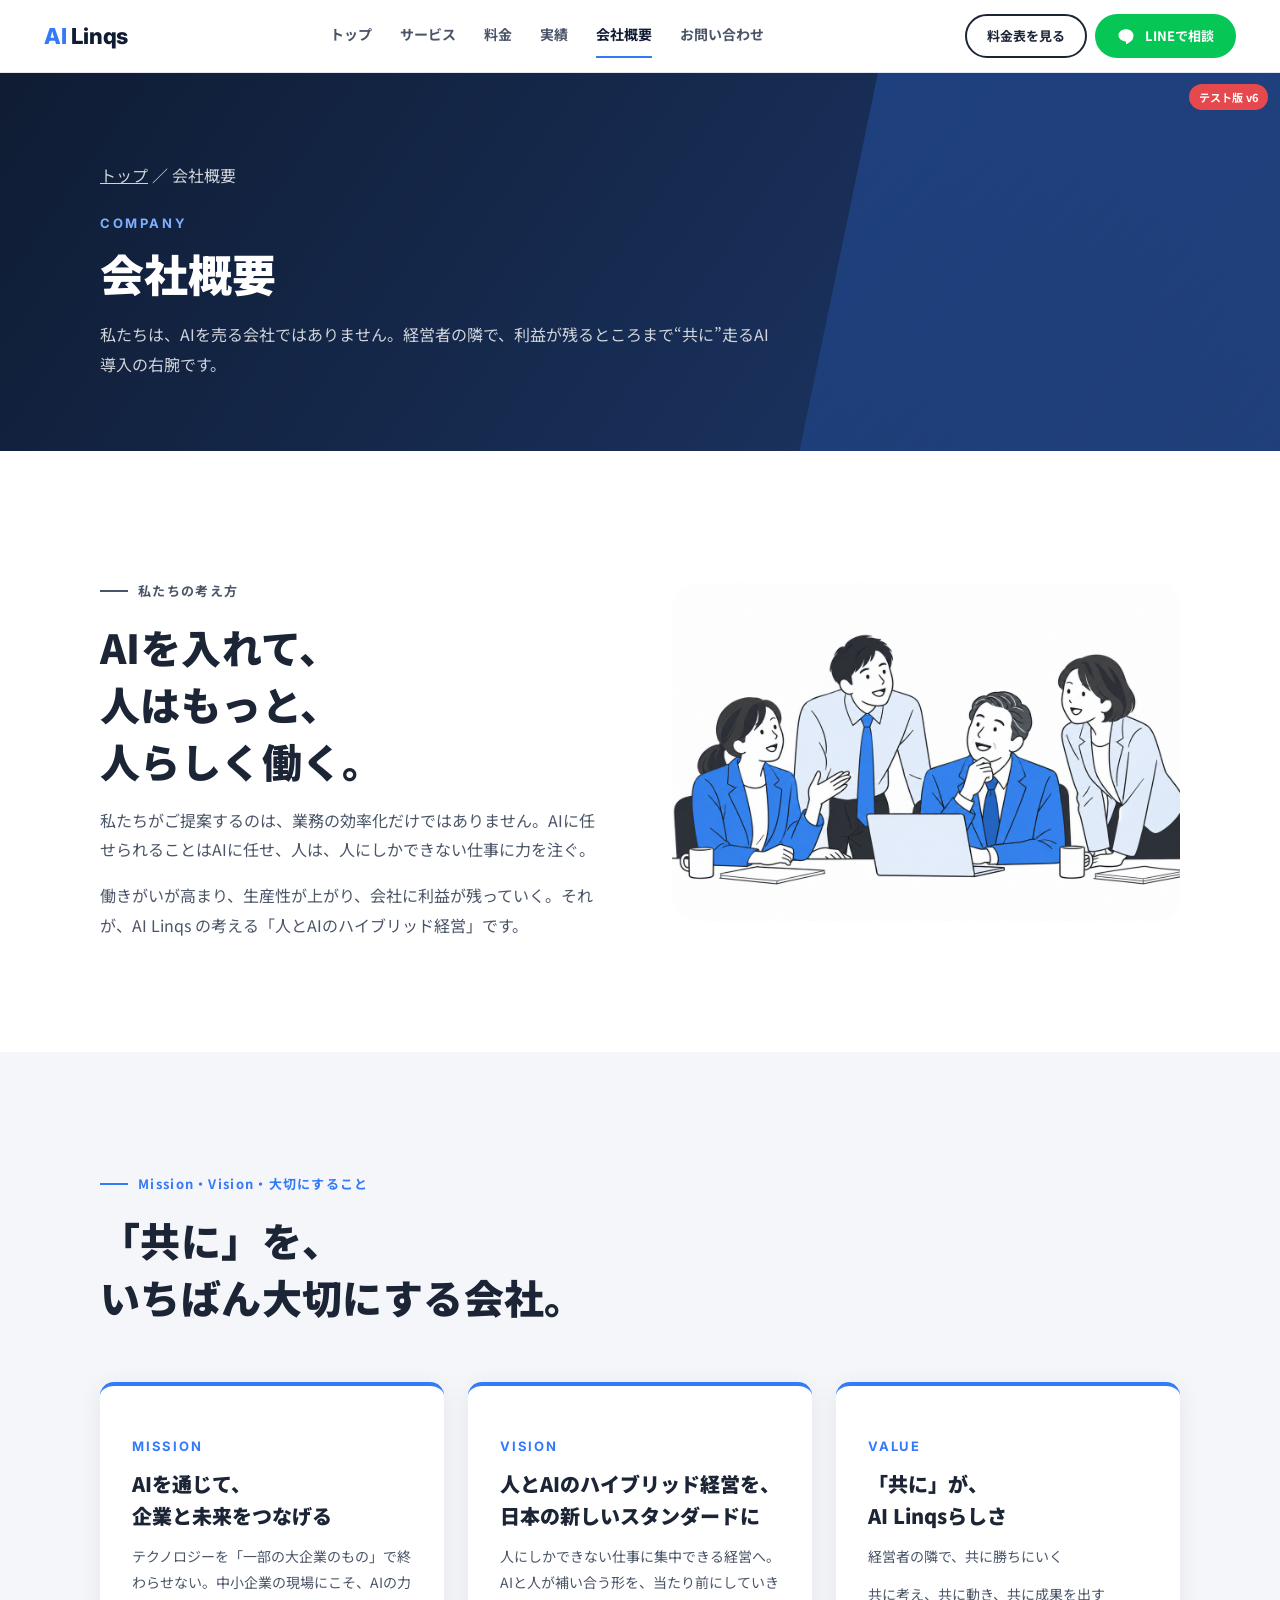
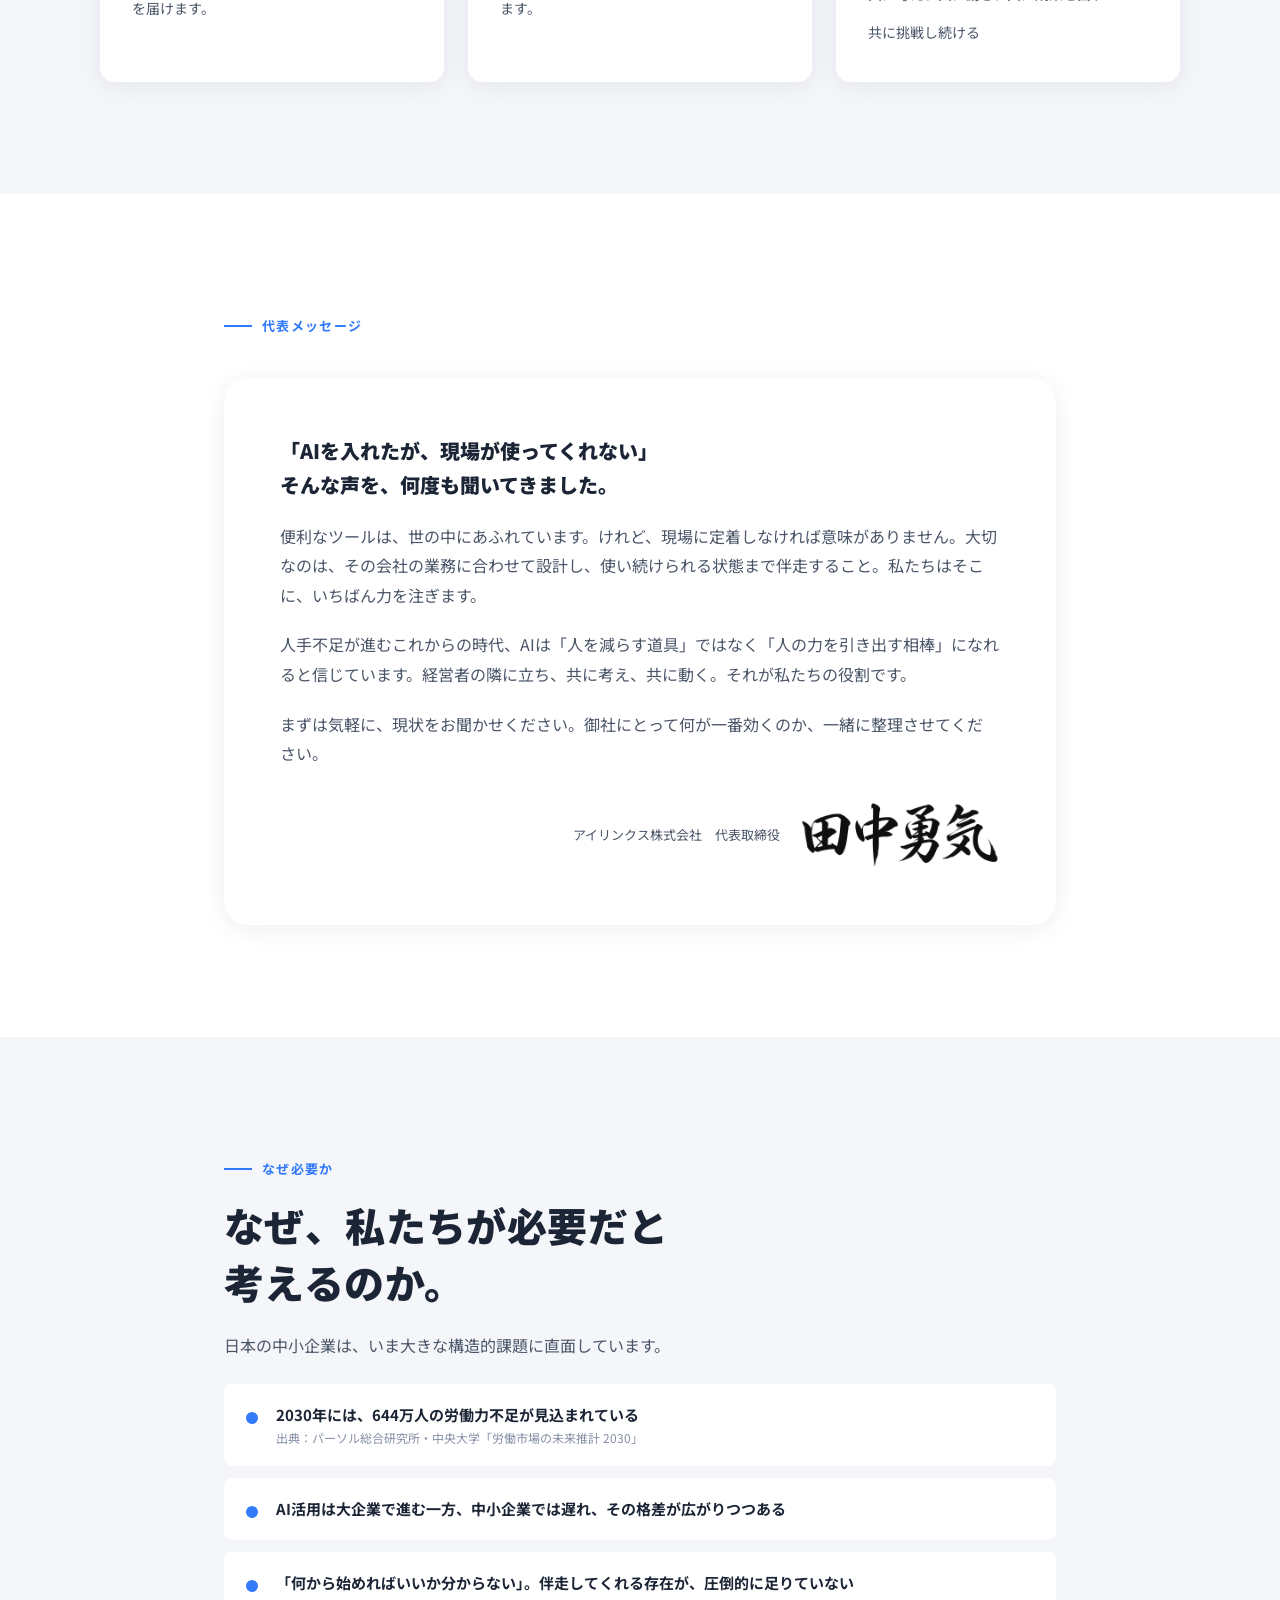
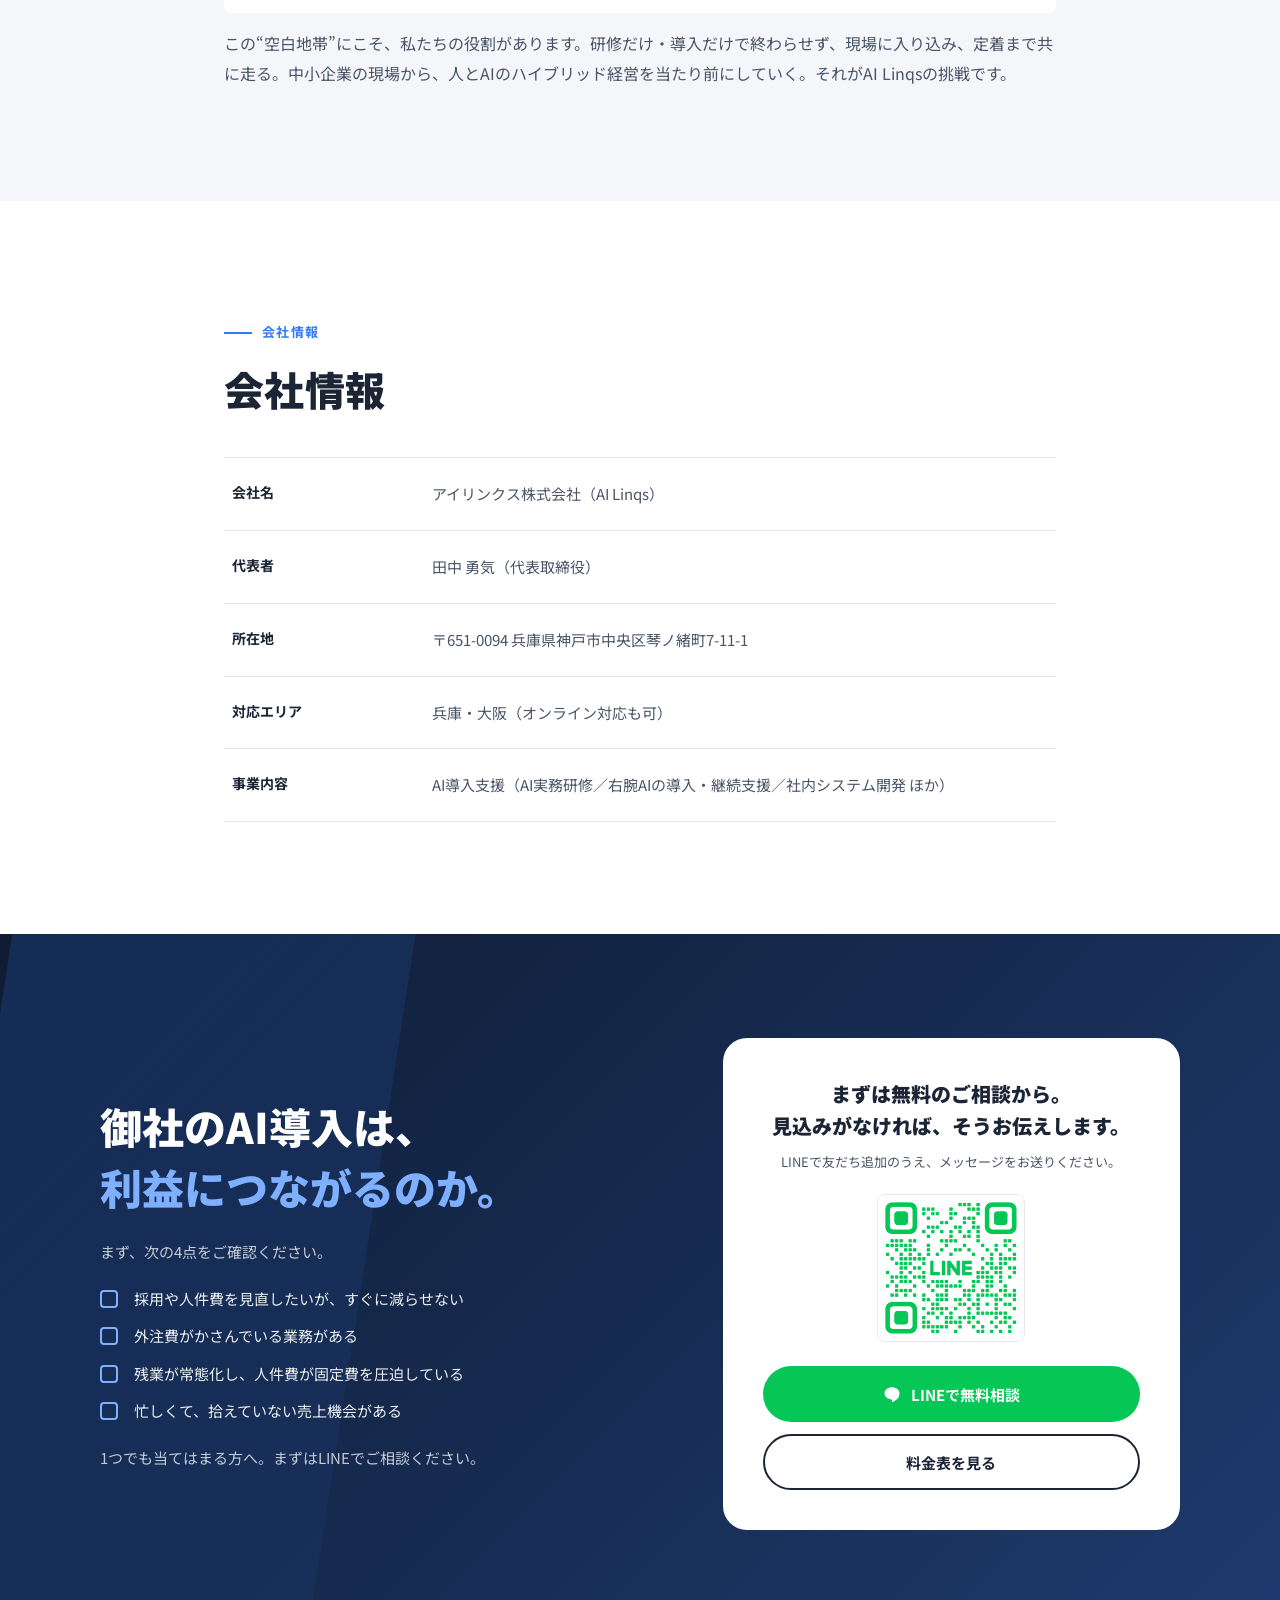
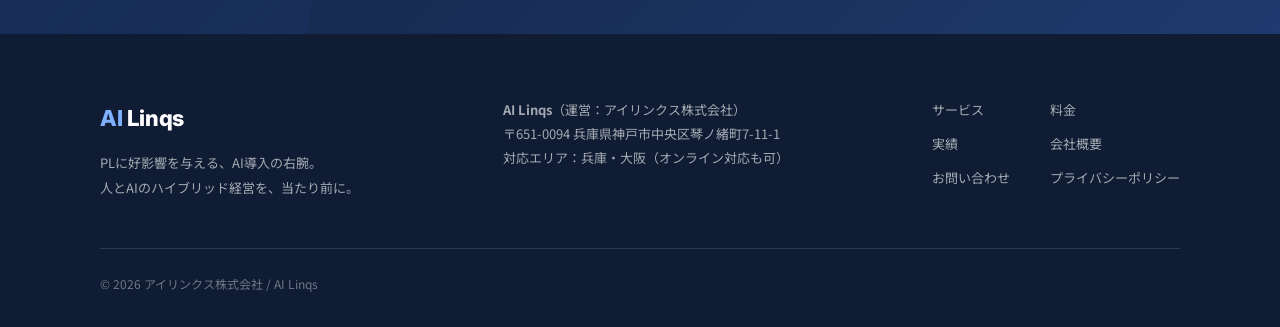
==== about.html @ 87b3121f "v6：リブランディング版の初版（右腕AI・コーチング／伴走／代行・料金ページ新設） Co-Authored-By: Claude Fable 5.2 <noreply@anthropic.com>" ====
<!DOCTYPE html>
<html lang="ja">
<head>
<meta charset="UTF-8">
<meta name="viewport" content="width=device-width, initial-scale=1">
<meta name="robots" content="noindex,nofollow">
<meta name="theme-color" content="#0F1C33">
<title>会社概要｜AI Linqs</title>
<meta name="description" content="アイリンクス株式会社（AI Linqs）の会社概要。人とAIのハイブリッド経営を、当たり前に。神戸から、中小企業のAI導入を支援します。">
<link rel="icon" sizes="32x32" href="assets/favicon-32.png">
<link rel="icon" sizes="192x192" href="assets/favicon-192.png">
<link rel="apple-touch-icon" sizes="180x180" href="assets/favicon-180.png">
<link rel="preconnect" href="https://fonts.googleapis.com">
<link rel="preconnect" href="https://fonts.gstatic.com" crossorigin>
<link href="https://fonts.googleapis.com/css2?family=Inter:wght@700;800&amp;family=Noto+Sans+JP:wght@400;500;700;900&amp;display=swap" rel="stylesheet">
<link rel="stylesheet" href="css/style.css">
<script src="js/main.js" defer></script>
</head>
<body>
<a class="skip" href="#main">本文へスキップ</a>
<header class="site-header">
  <div class="header-inner">
    <a class="logo" href="index.html" aria-label="AI Linqs トップへ"><b>AI</b> Linqs</a>
    <nav class="gnav" aria-label="グローバルナビゲーション"><a href="index.html">トップ</a><a href="service.html">サービス</a><a href="price.html">料金</a><a href="works.html">実績</a><a href="about.html" class="is-active" aria-current="page">会社概要</a><a href="contact.html">お問い合わせ</a></nav>
    <div class="header-end">
      <a class="btn btn--ghost btn--s" href="price.html">料金表を見る</a>
      <a class="btn btn--line btn--s" href="contact.html#contact" data-line-cta><svg viewBox="0 0 24 24" fill="currentColor" aria-hidden="true"><path d="M12 3C6.5 3 2 6.6 2 11.1c0 4 3.6 7.4 8.400 8 .6.1 1.300.4 1.500.8.2.4.1 1 .1 1.400l-.1.800c0 .3-.2 1 .900.600s5.700-3.400 7.700-5.800C21.500 15.300 22 13.300 22 11.100 22 6.600 17.500 3 12 3z"/></svg>LINEで相談</a>
      <button class="burger" id="burger" type="button" aria-label="メニューを開く" aria-expanded="false" aria-controls="spMenu"><span></span><span></span></button>
    </div>
  </div>
  <nav class="sp-menu" id="spMenu" aria-label="スマートフォン用メニュー" hidden>
    <a href="index.html">トップ</a><a href="service.html">サービス</a><a href="price.html">料金</a><a href="works.html">実績</a><a href="about.html" class="is-active" aria-current="page">会社概要</a><a href="contact.html">お問い合わせ</a>
    <div class="btn-row"><a class="btn btn--line " href="contact.html#contact" data-line-cta><svg viewBox="0 0 24 24" fill="currentColor" aria-hidden="true"><path d="M12 3C6.5 3 2 6.6 2 11.1c0 4 3.6 7.4 8.400 8 .6.1 1.300.4 1.500.8.2.4.1 1 .1 1.400l-.1.800c0 .3-.2 1 .900.600s5.700-3.400 7.700-5.800C21.500 15.300 22 13.300 22 11.100 22 6.600 17.500 3 12 3z"/></svg>LINEで相談</a><a class="btn btn--ghost " href="price.html">料金表を見る</a></div>
  </nav>
</header>
<main id="main">
<section class="page-band">
  <div class="container">
    <p class="crumb"><a href="index.html">トップ</a> ／ 会社概要</p>
    <p class="en" aria-hidden="true">Company</p>
    <h1>会社概要</h1>
    <p>私たちは、AIを売る会社ではありません。経営者の隣で、利益が残るところまで“共に”走るAI導入の右腕です。</p>
  </div>
</section>
<section class="section">
  <div class="container split">
    <div class="prose reveal">
      <p class="sec-label">私たちの考え方</p>
      <h2 class="sec-title">AIを入れて、<br><span class="nw">人はもっと、</span><span class="nw">人らしく働く。</span></h2>
      <p>私たちがご提案するのは、業務の効率化だけではありません。AIに任せられることはAIに任せ、人は、人にしかできない仕事に力を注ぐ。</p>
      <p>働きがいが高まり、生産性が上がり、会社に利益が残っていく。それが、AI Linqs の考える<span class="nw">「人とAIのハイブリッド経営」</span>です。</p>
    </div>
    <img class="reveal" src="assets/il-philosophy.jpg" alt="社員同士が笑顔で話し合う様子" width="1200" height="800" loading="lazy">
  </div>
</section>

<section class="section section--bg">
  <div class="container">
    <p class="sec-label">Mission・Vision・大切にすること</p>
    <h2 class="sec-title">「共に」を、<br>いちばん大切にする会社。</h2>
    <div class="grid-3 mt-56">
      <article class="mvv reveal"><p class="k">MISSION</p><h3>AIを通じて、<br>企業と未来をつなげる</h3><p>テクノロジーを「一部の大企業のもの」で終わらせない。中小企業の現場にこそ、AIの力を届けます。</p></article>
      <article class="mvv reveal"><p class="k">VISION</p><h3>人とAIのハイブリッド経営を、<br>日本の新しいスタンダードに</h3><p>人にしかできない仕事に集中できる経営へ。AIと人が補い合う形を、当たり前にしていきます。</p></article>
      <article class="mvv reveal"><p class="k">VALUE</p><h3>「共に」が、<br>AI Linqsらしさ</h3><ul><li>経営者の隣で、共に勝ちにいく</li><li>共に考え、共に動き、共に成果を出す</li><li>共に挑戦し続ける</li></ul></article>
    </div>
  </div>
</section>

<section class="section">
  <div class="container container--narrow">
    <p class="sec-label">代表メッセージ</p>
    <div class="message mt-24 reveal">
      <p>「AIを入れたが、現場が使ってくれない」<br>そんな声を、何度も聞いてきました。</p>
      <p>便利なツールは、世の中にあふれています。けれど、現場に定着しなければ意味がありません。大切なのは、その会社の業務に合わせて設計し、使い続けられる状態まで伴走すること。私たちはそこに、いちばん力を注ぎます。</p>
      <p>人手不足が進むこれからの時代、AIは「人を減らす道具」ではなく「人の力を引き出す相棒」になれると信じています。経営者の隣に立ち、共に考え、共に動く。それが私たちの役割です。</p>
      <p>まずは気軽に、現状をお聞かせください。御社にとって何が一番効くのか、一緒に整理させてください。</p>
      <div class="message-sign"><span>アイリンクス株式会社　代表取締役</span><img src="assets/signature-dark.png" alt="田中 勇気 サイン" width="900" height="308" loading="lazy"></div>
    </div>
  </div>
</section>

<section class="section section--bg">
  <div class="container container--narrow">
    <p class="sec-label">なぜ必要か</p>
    <h2 class="sec-title">なぜ、私たちが必要だと<br>考えるのか。</h2>
    <p class="sec-lead">日本の中小企業は、いま大きな構造的課題に直面しています。</p>
    <ul class="fact-list reveal">
      <li>2030年には、644万人の労働力不足が見込まれている<small>出典：パーソル総合研究所・中央大学「労働市場の未来推計 2030」</small></li>
      <li>AI活用は大企業で進む一方、中小企業では遅れ、その格差が広がりつつある</li>
      <li>「何から始めればいいか分からない」。伴走してくれる存在が、圧倒的に足りていない</li>
    </ul>
    <div class="prose"><p>この“空白地帯”にこそ、私たちの役割があります。研修だけ・導入だけで終わらせず、現場に入り込み、定着まで共に走る。中小企業の現場から、人とAIのハイブリッド経営を当たり前にしていく。それがAI Linqsの挑戦です。</p></div>
  </div>
</section>

<section class="section">
  <div class="container container--narrow">
    <p class="sec-label">会社情報</p>
    <h2 class="sec-title">会社情報</h2>
    <dl class="info mt-40">
      <div><dt>会社名</dt><dd>アイリンクス株式会社（AI Linqs）</dd></div>
      <div><dt>代表者</dt><dd>田中 勇気（代表取締役）</dd></div>
      <div><dt>所在地</dt><dd>〒651-0094 兵庫県神戸市中央区琴ノ緒町7-11-1</dd></div>
      <div><dt>対応エリア</dt><dd>兵庫・大阪（オンライン対応も可）</dd></div>
      <div><dt>事業内容</dt><dd>AI導入支援（AI実務研修／右腕AIの導入・継続支援／社内システム開発 ほか）</dd></div>
    </dl>
  </div>
</section>
<section class="closing" id="closing">
  <div class="closing-inner">
    <div>
      <h2>御社のAI導入は、<br><em>利益につながるのか。</em></h2>
      <p class="closing-lead">まず、次の4点をご確認ください。</p>
      <ul class="box-list">
        <li>採用や人件費を見直したいが、すぐに減らせない</li>
        <li>外注費がかさんでいる業務がある</li>
        <li>残業が常態化し、人件費が固定費を圧迫している</li>
        <li>忙しくて、拾えていない売上機会がある</li>
      </ul>
      <p class="closing-lead">1つでも当てはまる方へ。まずはLINEでご相談ください。</p>
    </div>
    <div class="closing-card">
      <h3>まずは無料のご相談から。<br>見込みがなければ、そうお伝えします。</h3>
      <p>LINEで友だち追加のうえ、メッセージをお送りください。</p>
      <img src="assets/line-qr.png" alt="AI Linqs LINE公式アカウントのQRコード" width="148" height="148" loading="lazy">
      <div class="btn-row"><a class="btn btn--line " href="contact.html#contact" data-line-cta><svg viewBox="0 0 24 24" fill="currentColor" aria-hidden="true"><path d="M12 3C6.5 3 2 6.6 2 11.1c0 4 3.6 7.4 8.400 8 .6.1 1.300.4 1.500.8.2.4.1 1 .1 1.400l-.1.800c0 .3-.2 1 .900.600s5.700-3.400 7.700-5.800C21.500 15.300 22 13.300 22 11.100 22 6.600 17.500 3 12 3z"/></svg>LINEで無料相談</a><a class="btn btn--ghost " href="price.html">料金表を見る</a></div>
    </div>
  </div>
</section>
</main>
<footer class="footer">
  <div class="container">
    <div class="footer-grid">
      <div>
        <a class="logo" href="index.html" aria-label="AI Linqs トップへ"><b>AI</b> Linqs</a>
        <p class="footer-desc">PLに好影響を与える、AI導入の右腕。<br>人とAIのハイブリッド経営を、当たり前に。</p>
      </div>
      <div>
        <p><strong>AI Linqs</strong>（運営：アイリンクス株式会社）</p>
        <p>〒651-0094 兵庫県神戸市中央区琴ノ緒町7-11-1</p>
        <p>対応エリア：兵庫・大阪（オンライン対応も可）</p>
      </div>
      <nav class="footer-nav" aria-label="フッターナビゲーション">
        <a href="service.html">サービス</a><a href="price.html">料金</a>
        <a href="works.html">実績</a><a href="about.html">会社概要</a>
        <a href="contact.html">お問い合わせ</a><a href="privacy.html">プライバシーポリシー</a>
      </nav>
    </div>
    <p class="footer-copy">&copy; 2026 アイリンクス株式会社 / AI Linqs</p>
  </div>
</footer>
<div class="sticky-cta" id="stickyCta" hidden><a class="btn btn--line " href="contact.html#contact" data-line-cta><svg viewBox="0 0 24 24" fill="currentColor" aria-hidden="true"><path d="M12 3C6.5 3 2 6.6 2 11.1c0 4 3.6 7.4 8.400 8 .6.1 1.300.4 1.500.8.2.4.1 1 .1 1.400l-.1.800c0 .3-.2 1 .900.600s5.700-3.400 7.700-5.800C21.500 15.300 22 13.300 22 11.100 22 6.600 17.500 3 12 3z"/></svg>LINEで相談</a><a class="btn btn--ghost " href="price.html">料金表を見る</a></div>
<div class="test-badge" id="testBadge" hidden>テスト版 v6</div>
</body>
</html>
---- css/style.css ----
/* AI Linqs コーポレートサイト v6
   色：紺 #0F1C33 ／ 青 #327AFA ／ 淡い青灰 #F4F6FA ／ LINEボタンのみ緑 #06C755 */
:root{
  --navy:#0F1C33; --navy-2:#16294D; --navy-3:#1E3A6E;
  --ink:#1C2535; --text:#4A5568; --mute:#8590A6;
  --line:#E3E8F0; --bg:#F4F6FA; --white:#FFFFFF;
  --blue:#327AFA; --blue-dark:#1E5AD6; --blue-pale:#EAF1FF;
  --green:#06C755; --green-dark:#05A948;
  --r-s:8px; --r-m:14px; --r-l:24px;
  --shadow:0 4px 24px rgba(15,28,51,.07);
  --font:"Noto Sans JP","Hiragino Kaku Gothic ProN","Yu Gothic",Meiryo,sans-serif;
  --num:"Inter","Noto Sans JP",sans-serif;
}
*,*::before,*::after{box-sizing:border-box}
html{scroll-behavior:smooth;scroll-padding-top:88px;-webkit-text-size-adjust:100%}
body{margin:0;font-family:var(--font);color:var(--ink);background:var(--white);font-size:16px;line-height:1.85;-webkit-font-smoothing:antialiased}
h1,h2,h3,h4,p,ul,ol,dl,dd,figure{margin:0}
h1,h2,h3{word-break:auto-phrase}
p,li,dd{text-wrap:pretty}
ul,ol{padding:0;list-style:none}
img{display:block;max-width:100%;height:auto}
a{color:inherit;text-decoration:none}
strong{font-weight:700}
.nw{display:inline-block}
.skip{position:absolute;left:-9999px;top:0;background:var(--navy);color:#fff;padding:10px 16px;z-index:300}
.skip:focus{left:8px;top:8px}
:focus-visible{outline:3px solid var(--blue);outline-offset:3px;border-radius:4px}
.container{max-width:1128px;margin:0 auto;padding:0 24px}
.container--narrow{max-width:880px}

/* ---------- ボタン ---------- */
.btn{display:inline-flex;align-items:center;justify-content:center;gap:10px;min-height:56px;padding:14px 28px;border-radius:9999px;font-size:15px;font-weight:700;line-height:1.4;border:2px solid transparent;transition:background .2s,color .2s,border-color .2s,transform .2s;cursor:pointer;text-align:center}
.btn svg{width:18px;height:18px;flex-shrink:0}
.btn:hover{transform:translateY(-2px)}
.btn--line{background:var(--green);color:#fff}
.btn--line:hover{background:var(--green-dark)}
.btn--ghost{background:#fff;color:var(--ink);border-color:var(--ink)}
.btn--ghost:hover{background:var(--ink);color:#fff}
.btn--ghost-white{color:#fff;border-color:rgba(255,255,255,.65)}
.btn--ghost-white:hover{background:#fff;color:var(--navy);border-color:#fff}
.btn--blue{background:var(--blue);color:#fff}
.btn--blue:hover{background:var(--blue-dark)}
.btn--s{min-height:44px;padding:8px 20px;font-size:13px}
.btn-row{display:flex;flex-wrap:wrap;gap:12px;margin-top:32px}
.text-link{display:inline-flex;align-items:center;gap:8px;font-weight:700;color:var(--blue);font-size:15px;border-bottom:1px solid currentColor;padding-bottom:2px}
.text-link::after{content:"→";transition:transform .2s}
.text-link:hover::after{transform:translateX(4px)}

/* ---------- ヘッダー ---------- */
.site-header{position:sticky;top:0;z-index:100;background:rgba(255,255,255,.96);backdrop-filter:blur(8px);border-bottom:1px solid var(--line)}
.header-inner{max-width:1240px;margin:0 auto;padding:0 24px;height:72px;display:flex;align-items:center;justify-content:space-between;gap:24px}
.logo{font-family:var(--num);font-size:22px;font-weight:800;letter-spacing:-.01em;color:var(--navy);white-space:nowrap}
.logo b{color:var(--blue);font-weight:800}
.gnav{display:flex;gap:28px;font-size:14px;font-weight:700;color:var(--text)}
.gnav a{padding:8px 0;border-bottom:2px solid transparent;white-space:nowrap}
.gnav a:hover,.gnav a.is-active{color:var(--navy);border-color:var(--blue)}
.header-end{display:flex;align-items:center;gap:8px}
.burger{display:none;width:44px;height:44px;border:0;background:none;padding:0;position:relative;cursor:pointer}
.burger span{position:absolute;left:10px;right:10px;height:2px;background:var(--navy);transition:transform .2s,top .2s}
.burger span:nth-child(1){top:16px}.burger span:nth-child(2){top:26px}
.burger[aria-expanded="true"] span:nth-child(1){top:21px;transform:rotate(45deg)}
.burger[aria-expanded="true"] span:nth-child(2){top:21px;transform:rotate(-45deg)}
.sp-menu{background:#fff;border-top:1px solid var(--line);padding:8px 24px 24px}
.sp-menu a:not(.btn){display:block;padding:16px 0;font-weight:700;border-bottom:1px solid var(--line)}
.sp-menu .btn-row{margin-top:20px}
.sp-menu .btn{flex:1}

/* ---------- ヒーロー ---------- */
.hero{position:relative;overflow:hidden;background:linear-gradient(125deg,var(--navy) 0%,var(--navy-2) 52%,var(--navy-3) 100%);color:#fff}
.hero::before{content:"";position:absolute;right:-8%;top:-20%;width:62%;height:150%;background:linear-gradient(135deg,rgba(50,122,250,.34),rgba(50,122,250,.06));clip-path:polygon(24% 0,100% 0,100% 100%,0 100%)}
.hero::after{content:"";position:absolute;right:30%;bottom:-40%;width:30%;height:90%;background:linear-gradient(135deg,rgba(255,255,255,.07),rgba(255,255,255,0));clip-path:polygon(40% 0,100% 0,60% 100%,0 100%)}
.hero-inner{position:relative;z-index:1;max-width:1128px;margin:0 auto;padding:96px 24px 104px;display:grid;grid-template-columns:minmax(0,1.08fr) minmax(0,.92fr);gap:56px;align-items:center}
.eyebrow{font-size:13px;font-weight:700;letter-spacing:.14em;color:rgba(255,255,255,.72);margin-bottom:20px}
.hero h1{font-size:clamp(34px,4.6vw,56px);font-weight:900;line-height:1.32;letter-spacing:.01em}
.hero h1 em{font-style:normal;color:#7FB0FF}
.hero-sub{margin-top:24px;font-size:17px;line-height:1.9;color:rgba(255,255,255,.9);font-weight:500}
.hero-philosophy{margin-top:20px;padding-top:16px;border-top:1px solid rgba(255,255,255,.2);font-size:13px;color:rgba(255,255,255,.62);max-width:420px}
.hero-visual{position:relative}
.hero-visual img{border-radius:var(--r-l);background:#fff;box-shadow:0 24px 60px rgba(0,0,0,.28);aspect-ratio:3/2;object-fit:cover;width:100%}
.hero-chip{position:absolute;left:-20px;bottom:-22px;background:#fff;color:var(--ink);border-radius:var(--r-m);padding:14px 20px;box-shadow:0 12px 32px rgba(0,0,0,.2);font-size:13px;font-weight:700;line-height:1.5}
.hero-chip b{display:block;font-family:var(--num);font-size:26px;color:var(--blue);line-height:1.2}
.hero-chip b small{font-size:13px;font-family:var(--font);margin-left:2px}

.stats{background:var(--navy);color:#fff;border-top:1px solid rgba(255,255,255,.1)}
.stats-inner{max-width:1128px;margin:0 auto;padding:0 24px;display:grid;grid-template-columns:repeat(4,minmax(0,1fr))}
.stat{padding:28px 12px;text-align:center;border-right:1px solid rgba(255,255,255,.1)}
.stat:last-child{border-right:0}
.stat-num{font-family:var(--num);font-size:34px;font-weight:800;line-height:1.2;color:#7FB0FF;white-space:nowrap}
.stat-num small{font-family:var(--font);font-size:15px;font-weight:700;margin-left:3px}
.stat-num.is-text{font-family:var(--font);font-size:24px;color:#fff;line-height:1.7}
.stat-num .to{color:#fff}
.stat-label{margin-top:6px;font-size:12px;letter-spacing:.06em;color:rgba(255,255,255,.6)}

/* ---------- セクション共通 ---------- */
.section{padding:112px 0}
.section--bg{background:var(--bg)}
.section--navy{background:var(--navy);color:#fff}
.sec-label{display:inline-flex;align-items:center;gap:10px;font-size:13px;font-weight:700;letter-spacing:.1em;color:var(--blue);margin-bottom:16px}
.sec-label::before{content:"";width:28px;height:2px;background:currentColor}
.section--navy .sec-label{color:#7FB0FF}
.sec-title{font-size:clamp(27px,3.4vw,40px);font-weight:900;line-height:1.42;letter-spacing:.01em}
.sec-lead{margin-top:20px;max-width:720px;color:var(--text);font-size:16px}
.section--navy .sec-lead{color:rgba(255,255,255,.72)}
.sec-foot{margin-top:48px}
.note{font-size:13px;color:var(--mute);line-height:1.8}
.grid-3{display:grid;grid-template-columns:repeat(3,minmax(0,1fr));gap:24px}
.grid-2{display:grid;grid-template-columns:repeat(2,minmax(0,1fr));gap:24px}
.mt-56{margin-top:56px}.mt-40{margin-top:40px}.mt-24{margin-top:24px}
.icon{width:56px;height:56px;border-radius:50%;background:var(--blue-pale);color:var(--blue);display:flex;align-items:center;justify-content:center;flex-shrink:0}
.icon svg{width:28px;height:28px}

/* ---------- お悩み ---------- */
.pain-card{background:#fff;border-radius:var(--r-m);box-shadow:var(--shadow);overflow:hidden;display:flex;flex-direction:column}
.pain-card img{aspect-ratio:3/2;object-fit:cover;width:100%;background:#fff}
.pain-body{padding:24px 28px 32px}
.pain-body h3{font-size:19px;font-weight:900;line-height:1.5;margin-bottom:10px}
.pain-body p{font-size:14px;color:var(--text)}
.pain-bridge{margin-top:40px;background:#fff;border-left:4px solid var(--blue);border-radius:0 var(--r-m) var(--r-m) 0;padding:24px 32px;font-weight:700;font-size:17px;line-height:1.8}

/* ---------- サービス区分け ---------- */
.type-cards{display:grid;grid-template-columns:repeat(3,minmax(0,1fr));border:2px solid var(--ink);border-radius:var(--r-m);overflow:hidden;background:#fff}
.type-card{padding:36px 32px 32px;border-right:2px solid var(--ink);display:flex;flex-direction:column}
.type-card:last-child{border-right:0}
.badge{display:inline-block;align-self:flex-start;font-size:12px;font-weight:700;letter-spacing:.1em;padding:3px 14px;border-radius:9999px;border:1.5px solid currentColor}
.badge--coaching{color:var(--blue);background:var(--blue-pale)}
.badge--banso{color:#0B7A55;background:#E6F7F0}
.badge--daiko{color:var(--ink);background:#EEF0F4}
.type-card h3{font-size:22px;font-weight:900;line-height:1.45;margin-top:16px}
.type-card .type-desc{font-size:14px;color:var(--text);margin-top:12px}
.dash-list{margin-top:20px}
.dash-list li{position:relative;padding:9px 0 9px 20px;font-size:14px;font-weight:500;border-bottom:1px dashed var(--line);line-height:1.6}
.dash-list li::before{content:"";position:absolute;left:2px;top:17px;width:0;height:0;border-left:7px solid var(--blue);border-top:4.5px solid transparent;border-bottom:4.5px solid transparent}
.type-goal{margin-top:auto;padding-top:20px}
.type-goal p{background:var(--bg);border-radius:var(--r-s);padding:12px 16px;font-size:13px;color:var(--ink);font-weight:700;line-height:1.7}
.type-goal span{display:block;font-size:11px;color:var(--mute);letter-spacing:.1em;font-weight:700}

/* ---------- 3段階 ---------- */
.tiers{display:flex;flex-direction:column;gap:20px}
.tier{display:grid;grid-template-columns:176px minmax(0,1fr) 248px;background:#fff;border-radius:var(--r-m);box-shadow:var(--shadow);overflow:hidden}
.tier-head{color:#fff;padding:28px 16px;text-align:center;display:flex;flex-direction:column;align-items:center;justify-content:center;gap:4px}
.tier-head.is-1{background:var(--blue)}.tier-head.is-2{background:#1E4FA8}.tier-head.is-3{background:var(--navy)}
.tier-head .phase{font-family:var(--num);font-size:12px;font-weight:700;letter-spacing:.14em;opacity:.75}
.tier-head .name{font-size:32px;font-weight:900;line-height:1.3}
.tier-head .goal{font-size:12px;font-weight:700;opacity:.8}
.tier-main{padding:32px 36px}
.tier-main h3{font-size:21px;font-weight:900;line-height:1.5;margin-top:10px}
.tier-main p{font-size:14px;color:var(--text);margin-top:10px}
.tags{display:flex;flex-wrap:wrap;gap:8px;margin-top:16px}
.tags li{font-size:12px;font-weight:500;color:var(--text);border:1px solid var(--line);border-radius:9999px;padding:3px 12px;background:#fff}
.tier-price{border-left:1px solid var(--line);padding:32px 28px;display:flex;flex-direction:column;justify-content:center}
.price-label{font-size:11px;font-weight:700;letter-spacing:.12em;color:var(--mute)}
.price{font-family:var(--num);font-size:30px;font-weight:800;color:var(--blue);line-height:1.3;white-space:nowrap}
.price small{font-family:var(--font);font-size:14px;font-weight:700;margin-left:2px}
.price-note{font-size:12px;color:var(--text);line-height:1.7;margin-top:8px}
.price-sub{margin-top:14px;padding-top:14px;border-top:1px dashed var(--line);font-size:13px;line-height:1.7;color:var(--ink);font-weight:700}
.price-sub span{display:block;font-weight:400;font-size:12px;color:var(--text)}
.promise{background:var(--blue-pale);border-radius:var(--r-s);padding:12px 16px;font-size:14px;font-weight:700;color:#173F8F;margin-top:16px}
.define{background:#fff;border:1px solid var(--line);border-radius:var(--r-m);padding:24px 28px;display:flex;gap:20px;align-items:flex-start}
.define dt{font-weight:900;font-size:17px;margin-bottom:4px}
.define dd{font-size:14px;color:var(--text)}

/* ---------- 利益に出る4項目 ---------- */
.cost-card{background:rgba(255,255,255,.06);border:1px solid rgba(255,255,255,.14);border-radius:var(--r-m);padding:32px;display:flex;gap:20px;align-items:flex-start}
.cost-card .icon{background:rgba(127,176,255,.16);color:#9CC2FF}
.cost-card h3{font-size:19px;font-weight:900;line-height:1.5}
.cost-card h3 span{font-family:var(--num);color:#7FB0FF;margin-right:8px}
.cost-card p{font-size:14px;color:rgba(255,255,255,.72);margin-top:8px}
.trial{margin-top:48px;border:1.5px solid #7FB0FF;background:rgba(50,122,250,.12);border-radius:var(--r-l);padding:48px;display:grid;grid-template-columns:minmax(0,1fr) minmax(0,1fr);gap:40px;align-items:center}
.trial h3{font-size:26px;font-weight:900;line-height:1.5}
.trial p{font-size:14px;color:rgba(255,255,255,.75);margin-top:12px}
.trial .trial-quote{background:#fff;color:var(--navy);border-radius:var(--r-m);padding:28px 32px;font-size:20px;font-weight:900;line-height:1.7;text-align:center;margin-top:0}
.trial-quote small{display:block;font-size:12px;font-weight:500;color:var(--mute);margin-top:8px}

/* ---------- 選ばれる理由 ---------- */
.why-card{position:relative;background:#fff;border-radius:var(--r-m);box-shadow:var(--shadow);border:1px solid var(--line);padding:44px 28px 32px;margin-top:28px}
.why-num{position:absolute;left:20px;top:-34px;font-family:var(--num);font-size:60px;font-weight:800;font-style:italic;line-height:1;background:linear-gradient(120deg,var(--blue),#1E3A6E);-webkit-background-clip:text;background-clip:text;color:transparent}
.why-card h3{font-size:19px;font-weight:900;line-height:1.55;color:#173F8F}
.why-card p{font-size:14px;color:var(--text);margin-top:12px}

/* ---------- 流れ ---------- */
.steps{counter-reset:step}
.step{display:grid;grid-template-columns:56px minmax(0,1fr) 220px;gap:28px;align-items:start;padding:36px 0;border-bottom:1px solid var(--line)}
.step:first-child{border-top:1px solid var(--line)}
.step-num{width:56px;height:56px;border-radius:50%;background:var(--navy);color:#fff;font-family:var(--num);font-size:22px;font-weight:800;display:flex;align-items:center;justify-content:center}
.step h3{font-size:20px;font-weight:900;line-height:1.5}
.step p{font-size:14px;color:var(--text);margin-top:8px}
.step img{border-radius:var(--r-s);aspect-ratio:3/2;object-fit:cover;background:#fff}
.check-list{margin-top:14px;display:grid;grid-template-columns:repeat(2,minmax(0,1fr));gap:8px 24px}
.check-list li{position:relative;padding-left:26px;font-size:14px;font-weight:700;line-height:1.7}
.check-list li::before{content:"";position:absolute;left:2px;top:7px;width:12px;height:7px;border-left:2.5px solid var(--blue);border-bottom:2.5px solid var(--blue);transform:rotate(-45deg)}
.step .promise{display:inline-block}

/* ---------- 事例 ---------- */
.case-card{background:#fff;border:1px solid var(--line);border-radius:var(--r-m);overflow:hidden;display:flex;flex-direction:column}
.case-card img{aspect-ratio:3/2;object-fit:cover;width:100%}
.case-body{padding:24px 24px 28px;display:flex;flex-direction:column;flex:1}
.case-tag{align-self:flex-start;font-size:11px;font-weight:700;letter-spacing:.06em;background:var(--navy);color:#fff;border-radius:9999px;padding:2px 12px}
.case-name{font-size:19px;font-weight:900;margin-top:10px;line-height:1.5}
.case-meta{font-size:12px;color:var(--mute);margin-top:2px}
.case-metric{margin:16px 0;padding:14px 16px;background:var(--blue-pale);border-radius:var(--r-s);font-size:17px;font-weight:900;color:#173F8F;line-height:1.5}
.case-metric small{display:block;font-size:11px;font-weight:500;color:var(--text)}
.case-metric .blank{display:inline-block;min-width:2.2em;border-bottom:2px solid currentColor;margin:0 3px;height:1em;vertical-align:baseline;opacity:.55}
.case-body p{font-size:14px;color:var(--text)}

/* ---------- 考え方 ---------- */
.split{display:grid;grid-template-columns:minmax(0,1fr) minmax(0,1fr);gap:64px;align-items:center}
.split img{border-radius:var(--r-l);aspect-ratio:3/2;object-fit:cover;width:100%;background:#fff}
.split--rev > :first-child{order:2}
.prose p{color:var(--text);margin-top:16px}

/* ---------- FAQ ---------- */
.faq{background:#fff;border-radius:var(--r-m);overflow:hidden;box-shadow:var(--shadow)}
.faq details{border-bottom:1px solid var(--line)}
.faq details:last-child{border-bottom:0}
.faq summary{list-style:none;cursor:pointer;padding:24px 64px 24px 68px;position:relative;font-weight:700;font-size:16px;line-height:1.7}
.faq summary::-webkit-details-marker{display:none}
.faq summary::before{content:"Q";position:absolute;left:28px;top:20px;font-family:var(--num);font-size:22px;font-weight:800;color:var(--blue)}
.faq summary::after{content:"";position:absolute;right:28px;top:30px;width:10px;height:10px;border-right:2px solid var(--ink);border-bottom:2px solid var(--ink);transform:rotate(45deg);transition:transform .2s}
.faq details[open] summary::after{transform:rotate(-135deg);top:36px}
.faq .answer{position:relative;padding:0 64px 28px 68px;font-size:14px;color:var(--text)}
.faq .answer::before{content:"A";position:absolute;left:28px;top:-4px;font-family:var(--num);font-size:22px;font-weight:800;color:var(--mute)}

/* ---------- 締め ---------- */
.closing{background:linear-gradient(135deg,var(--navy),var(--navy-3));color:#fff;position:relative;overflow:hidden}
.closing::before{content:"";position:absolute;left:-10%;top:-30%;width:45%;height:160%;background:linear-gradient(135deg,rgba(50,122,250,.22),rgba(50,122,250,0));clip-path:polygon(30% 0,100% 0,70% 100%,0 100%)}
.closing-inner{position:relative;max-width:1128px;margin:0 auto;padding:104px 24px;display:grid;grid-template-columns:minmax(0,1.1fr) minmax(0,.9fr);gap:64px;align-items:center}
.closing h2{font-size:clamp(28px,3.6vw,42px);font-weight:900;line-height:1.45}
.closing h2 em{font-style:normal;color:#7FB0FF}
.closing-lead{margin-top:20px;color:rgba(255,255,255,.75);font-size:15px}
.box-list{margin-top:20px;display:grid;gap:12px}
.box-list li{position:relative;padding-left:34px;font-size:15px;line-height:1.7;color:rgba(255,255,255,.92)}
.box-list li::before{content:"";position:absolute;left:0;top:4px;width:18px;height:18px;border:2px solid #7FB0FF;border-radius:4px}
.closing-card{background:#fff;color:var(--ink);border-radius:var(--r-l);padding:40px;text-align:center}
.closing-card h3{font-size:20px;font-weight:900;line-height:1.6}
.closing-card p{font-size:13px;color:var(--text);margin-top:8px}
.closing-card img{width:148px;height:148px;margin:20px auto 0;border:1px solid var(--line);border-radius:var(--r-s)}
.closing-card .btn-row{flex-direction:column;margin-top:24px}

/* ---------- 下層ページ ---------- */
.page-band{background:linear-gradient(125deg,var(--navy),var(--navy-3));color:#fff;position:relative;overflow:hidden}
.page-band::before{content:"";position:absolute;right:-6%;top:-40%;width:46%;height:180%;background:linear-gradient(135deg,rgba(50,122,250,.3),rgba(50,122,250,.04));clip-path:polygon(24% 0,100% 0,100% 100%,0 100%)}
.page-band .container{position:relative;padding-top:72px;padding-bottom:72px}
.page-band .en{font-family:var(--num);font-size:13px;font-weight:700;letter-spacing:.2em;color:#7FB0FF;text-transform:uppercase}
.page-band h1{font-size:clamp(30px,4vw,44px);font-weight:900;line-height:1.4;margin-top:8px}
.page-band p{margin-top:16px;color:rgba(255,255,255,.8);max-width:680px;font-size:16px}
.crumb{font-size:12px;color:rgba(255,255,255,.55);margin-bottom:20px}
.crumb a{text-decoration:underline}
.anchor-nav{display:flex;flex-wrap:wrap;gap:12px;margin-top:32px}
.anchor-nav a{background:rgba(255,255,255,.1);border:1px solid rgba(255,255,255,.25);border-radius:9999px;padding:8px 20px;font-size:13px;font-weight:700}
.anchor-nav a:hover{background:#fff;color:var(--navy)}

.svc{padding:88px 0;border-bottom:1px solid var(--line)}
.svc:last-of-type{border-bottom:0}
.svc-no{font-family:var(--num);font-size:13px;font-weight:700;letter-spacing:.12em;color:var(--blue)}
.svc h2{font-size:clamp(26px,3.2vw,36px);font-weight:900;line-height:1.45;margin-top:12px}
.svc .catch{font-size:17px;font-weight:700;margin-top:8px;color:#173F8F}
.diff{background:var(--blue-pale);border-radius:var(--r-s);padding:16px 20px;margin-top:24px;font-size:14px;color:#173F8F}
.diff b{display:block;font-size:12px;letter-spacing:.08em;margin-bottom:2px}
.svc-detail{margin-top:56px;display:grid;grid-template-columns:repeat(3,minmax(0,1fr));gap:20px}
.mini{background:var(--bg);border-radius:var(--r-m);padding:28px}
.mini h3{font-size:16px;font-weight:900;line-height:1.5}
.mini .k{font-family:var(--num);font-size:12px;font-weight:700;letter-spacing:.1em;color:var(--blue);display:block;margin-bottom:4px}
.mini p,.mini li{font-size:14px;color:var(--text);margin-top:8px}
.mini li{position:relative;padding-left:16px;margin-top:6px}
.mini li::before{content:"";position:absolute;left:2px;top:12px;width:6px;height:6px;border-radius:50%;background:var(--blue)}
.price-strip{margin-top:20px;background:#fff;border:1.5px solid var(--ink);border-radius:var(--r-m);padding:24px 32px;display:flex;flex-wrap:wrap;align-items:center;justify-content:space-between;gap:16px 32px}
.price-strip .price-note{margin-top:2px}

.table-wrap{overflow-x:auto;border-radius:var(--r-m);box-shadow:var(--shadow);background:#fff}
table.t{border-collapse:collapse;width:100%;min-width:560px;font-size:14px}
table.t th,table.t td{padding:18px 20px;border-bottom:1px solid var(--line);text-align:left;vertical-align:top;line-height:1.7}
table.t thead th{background:var(--navy);color:#fff;font-size:13px;letter-spacing:.06em}
table.t tbody th{font-weight:700;background:var(--bg);width:28%}
table.t tr:last-child th,table.t tr:last-child td{border-bottom:0}
table.t .to{font-weight:900;color:#173F8F}

.plan-cards{display:grid;grid-template-columns:repeat(3,minmax(0,1fr));gap:24px;align-items:stretch}
.plan{background:#fff;border:1px solid var(--line);border-radius:var(--r-m);box-shadow:var(--shadow);padding:36px 28px;display:flex;flex-direction:column}
.plan.is-main{border:2px solid var(--blue)}
.plan h3{font-size:20px;font-weight:900;margin-top:14px;line-height:1.5}
.plan .price{margin-top:16px;font-size:34px}
.plan .dash-list{margin-top:20px}
.plan .plan-foot{margin-top:auto;padding-top:24px}
.zero{background:var(--navy);color:#fff;border-radius:var(--r-l);padding:40px 48px;display:grid;grid-template-columns:minmax(0,1fr) auto;gap:32px;align-items:center}
.zero h3{font-size:22px;font-weight:900;line-height:1.5}
.zero p{font-size:14px;color:rgba(255,255,255,.75);margin-top:8px}
.zero-num{font-family:var(--num);font-weight:800;font-size:28px;white-space:nowrap;color:rgba(255,255,255,.6)}
.zero-num s{text-decoration-thickness:2px}
.zero-num b{font-size:56px;color:#7FB0FF;margin-left:12px}
.zero-num small{font-family:var(--font);font-size:16px}

.case-row{display:grid;grid-template-columns:minmax(0,.9fr) minmax(0,1.1fr);gap:48px;align-items:start;background:#fff;border-radius:var(--r-l);box-shadow:var(--shadow);padding:40px;margin-top:32px}
.case-row img{border-radius:var(--r-m);aspect-ratio:3/2;object-fit:cover;width:100%}
.case-row h2{font-size:26px;font-weight:900;line-height:1.5;margin-top:12px}
.case-dl{margin-top:20px;display:grid;gap:16px}
.case-dl dt{font-size:12px;font-weight:700;letter-spacing:.1em;color:var(--blue)}
.case-dl dd{font-size:15px;color:var(--text);margin-top:2px}
.pill-list{display:flex;flex-wrap:wrap;gap:12px}
.pill-list li{background:#fff;border:1px solid var(--line);border-radius:9999px;padding:10px 24px;font-weight:700;font-size:15px}

.mvv{background:#fff;border-radius:var(--r-m);box-shadow:var(--shadow);padding:36px 32px;border-top:4px solid var(--blue)}
.mvv .k{font-family:var(--num);font-size:13px;font-weight:700;letter-spacing:.14em;color:var(--blue)}
.mvv h3{font-size:20px;font-weight:900;line-height:1.6;margin-top:10px}
.mvv p,.mvv li{font-size:14px;color:var(--text);margin-top:12px}
.message{background:#fff;border-radius:var(--r-l);box-shadow:var(--shadow);padding:56px}
.message p{color:var(--text);margin-top:20px}
.message p:first-of-type{font-size:20px;font-weight:900;color:var(--ink);line-height:1.7;margin-top:0}
.message-sign{margin-top:32px;display:flex;align-items:center;gap:20px;justify-content:flex-end;font-size:13px;color:var(--text)}
.message-sign img{width:200px}
.fact-list{margin-top:24px;display:grid;gap:12px}
.fact-list li{background:#fff;border-radius:var(--r-s);padding:18px 24px 18px 52px;position:relative;font-weight:700;font-size:15px;line-height:1.7}
.fact-list li::before{content:"";position:absolute;left:22px;top:28px;width:12px;height:12px;border-radius:50%;background:var(--blue)}
.fact-list small{display:block;font-weight:400;color:var(--mute);font-size:12px}
dl.info{border-top:1px solid var(--line)}
dl.info > div{display:grid;grid-template-columns:200px minmax(0,1fr);border-bottom:1px solid var(--line);padding:22px 8px}
dl.info dt{font-weight:700;font-size:14px}
dl.info dd{font-size:15px;color:var(--text)}

.contact-card{background:#fff;border-radius:var(--r-l);box-shadow:var(--shadow);padding:48px;display:grid;grid-template-columns:minmax(0,1fr) 220px;gap:48px;align-items:center}
.contact-card h2{font-size:28px;font-weight:900;line-height:1.5}
.contact-card p{color:var(--text);margin-top:12px;font-size:15px}
.contact-card .qr{text-align:center;font-size:12px;color:var(--mute)}
.contact-card .qr img{width:200px;height:200px;border:1px solid var(--line);border-radius:var(--r-s);margin-bottom:8px}

.privacy-prose h3{font-size:18px;font-weight:900;margin-top:40px}
.privacy-prose p,.privacy-prose li{font-size:15px;color:var(--text);margin-top:12px}
.privacy-prose ul{padding-left:1.4em;list-style:disc}
.modal__updated{margin-top:48px !important;font-size:13px !important;color:var(--mute) !important}

/* ---------- フッター ---------- */
.footer{background:var(--navy);color:rgba(255,255,255,.62);font-size:13px;padding:64px 0 32px}
.footer-grid{display:flex;justify-content:space-between;gap:40px;flex-wrap:wrap}
.footer .logo{color:#fff;font-size:22px}
.footer .logo b{color:#7FB0FF}
.footer-desc{margin-top:12px;line-height:1.9}
.footer-nav{display:grid;grid-template-columns:repeat(2,auto);gap:10px 40px;align-content:start}
.footer-nav a:hover{color:#fff;text-decoration:underline}
.footer-copy{margin-top:48px;padding-top:24px;border-top:1px solid rgba(255,255,255,.12);font-size:12px;color:rgba(255,255,255,.4)}

.sticky-cta{position:fixed;left:0;right:0;bottom:0;z-index:90;background:rgba(255,255,255,.97);border-top:1px solid var(--line);padding:10px 12px calc(10px + env(safe-area-inset-bottom));display:flex;gap:8px}
.sticky-cta .btn{flex:1;min-height:48px;padding:8px 12px;font-size:14px}
.sticky-cta[hidden]{display:none}
.test-badge{position:fixed;right:12px;top:84px;z-index:120;background:#E5484D;color:#fff;font-size:11px;font-weight:700;padding:3px 10px;border-radius:9999px;pointer-events:none}

/* ---------- 動き ---------- */
.js .reveal{opacity:0;transform:translateY(16px);transition:opacity .6s ease,transform .6s ease}
.js .reveal.is-in{opacity:1;transform:none}
@media (prefers-reduced-motion:reduce){
  html{scroll-behavior:auto}
  .js .reveal{opacity:1;transform:none;transition:none}
  .btn:hover{transform:none}
}

/* ---------- レスポンシブ ---------- */
@media (max-width:1100px){
  .gnav,.header-end .btn{display:none}
  .burger{display:block}
  .tier{grid-template-columns:136px minmax(0,1fr)}
  .tier-price{grid-column:1 / -1;border-left:0;border-top:1px solid var(--line);flex-direction:row;flex-wrap:wrap;align-items:baseline;gap:4px 20px;padding:20px 28px}
  .tier-price .price-sub{margin-top:0;padding-top:0;border-top:0}
  .tier-price .price-note{margin-top:0}
}
@media (max-width:900px){
  .section{padding:80px 0}
  .hero-inner{grid-template-columns:minmax(0,1fr);padding:64px 24px 80px;gap:48px}
  .hero-chip{left:12px}
  .stats-inner{grid-template-columns:repeat(2,minmax(0,1fr))}
  .stat:nth-child(2){border-right:0}
  .stat:nth-child(-n+2){border-bottom:1px solid rgba(255,255,255,.1)}
  .grid-3,.type-cards,.plan-cards,.svc-detail{grid-template-columns:minmax(0,1fr)}
  .type-card{border-right:0;border-bottom:2px solid var(--ink)}
  .type-card:last-child{border-bottom:0}
  .why-grid{gap:16px}
  .trial,.split,.closing-inner,.case-row,.contact-card,.zero{grid-template-columns:minmax(0,1fr);gap:32px}
  .split--rev > :first-child{order:0}
  .trial{padding:32px 24px}
  .step{grid-template-columns:48px minmax(0,1fr);gap:20px}
  .step-num{width:48px;height:48px;font-size:19px}
  .step img{display:none}
  .closing-inner{padding:80px 24px}
  .contact-card{padding:32px 24px}
  .contact-card .qr{display:none}
  .message{padding:36px 24px}
  .case-row{padding:24px}
  .zero{padding:32px 24px}
  .svc{padding:64px 0}
}
@media (max-width:600px){
  body{font-size:15px}
  .container{padding:0 20px}
  .header-inner{height:64px;padding:0 16px 0 20px}
  .hero-sub{font-size:15px}
  .grid-2{grid-template-columns:minmax(0,1fr)}
  .btn-row .btn{width:100%}
  .stat{padding:20px 8px}
  .stat-num{font-size:27px}.stat-num.is-text{font-size:19px}
  .tier{grid-template-columns:minmax(0,1fr)}
  .tier-head{flex-direction:row;gap:12px;padding:14px 20px;justify-content:flex-start}
  .tier-head .name{font-size:22px}
  .tier-main{padding:24px 20px}
  .tier-price{padding:20px}
  .cost-card{padding:24px 20px;gap:16px}
  .cost-card .icon{width:44px;height:44px}.cost-card .icon svg{width:22px;height:22px}
  .check-list{grid-template-columns:minmax(0,1fr)}
  .faq summary{padding:20px 48px 20px 52px;font-size:15px}
  .faq summary::before,.faq .answer::before{left:18px}
  .faq summary::after{right:20px}
  .faq .answer{padding:0 20px 24px 52px}
  .closing-card{padding:28px 20px}
  .closing-card img{display:none}
  .type-card{padding:28px 22px}
  .pain-bridge{padding:20px;font-size:15px}
  dl.info > div{grid-template-columns:minmax(0,1fr);gap:4px;padding:18px 4px}
  .price-strip{padding:20px}
  .zero-num b{font-size:44px}
  .footer{padding-bottom:96px}
  .message-sign{flex-direction:column;align-items:flex-end;gap:8px}
}
@media (min-width:901px){.sticky-cta{display:none !important}}

.contact-card .sec-label{color:var(--blue);margin-top:0}
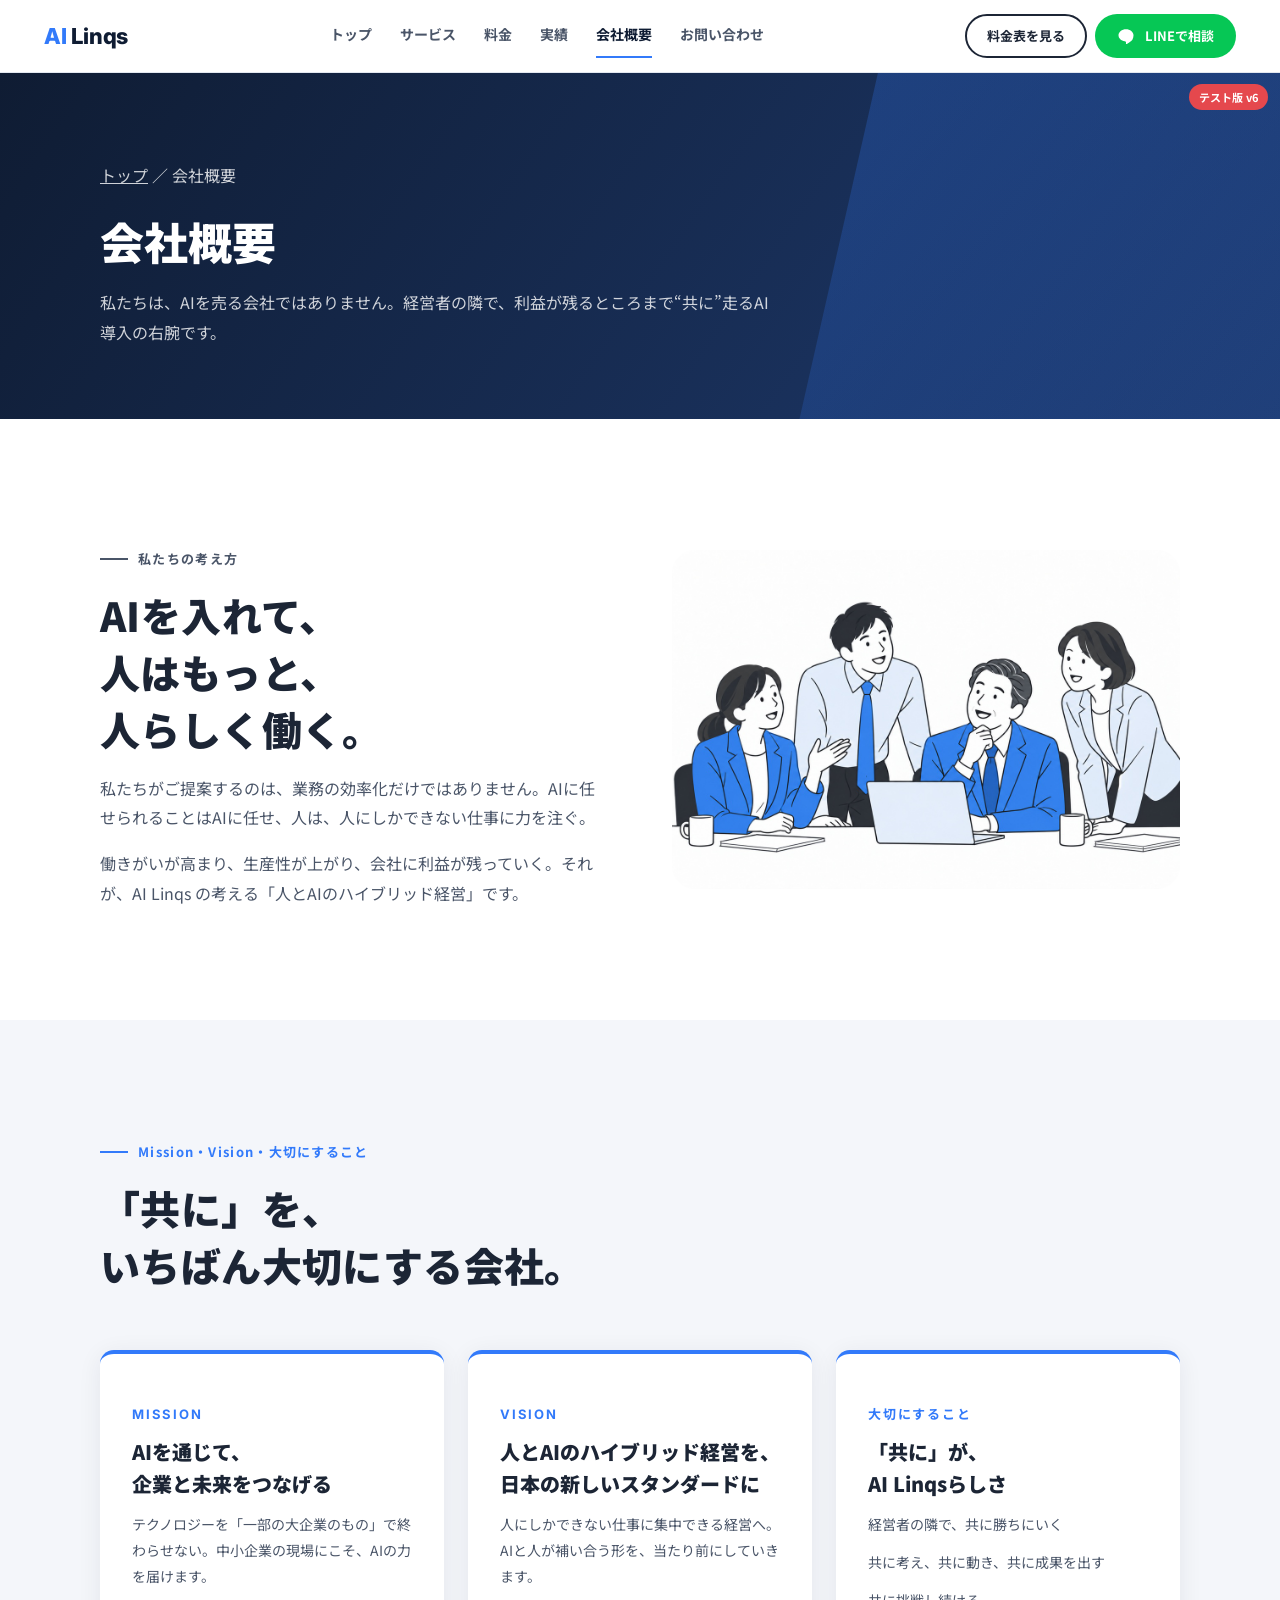
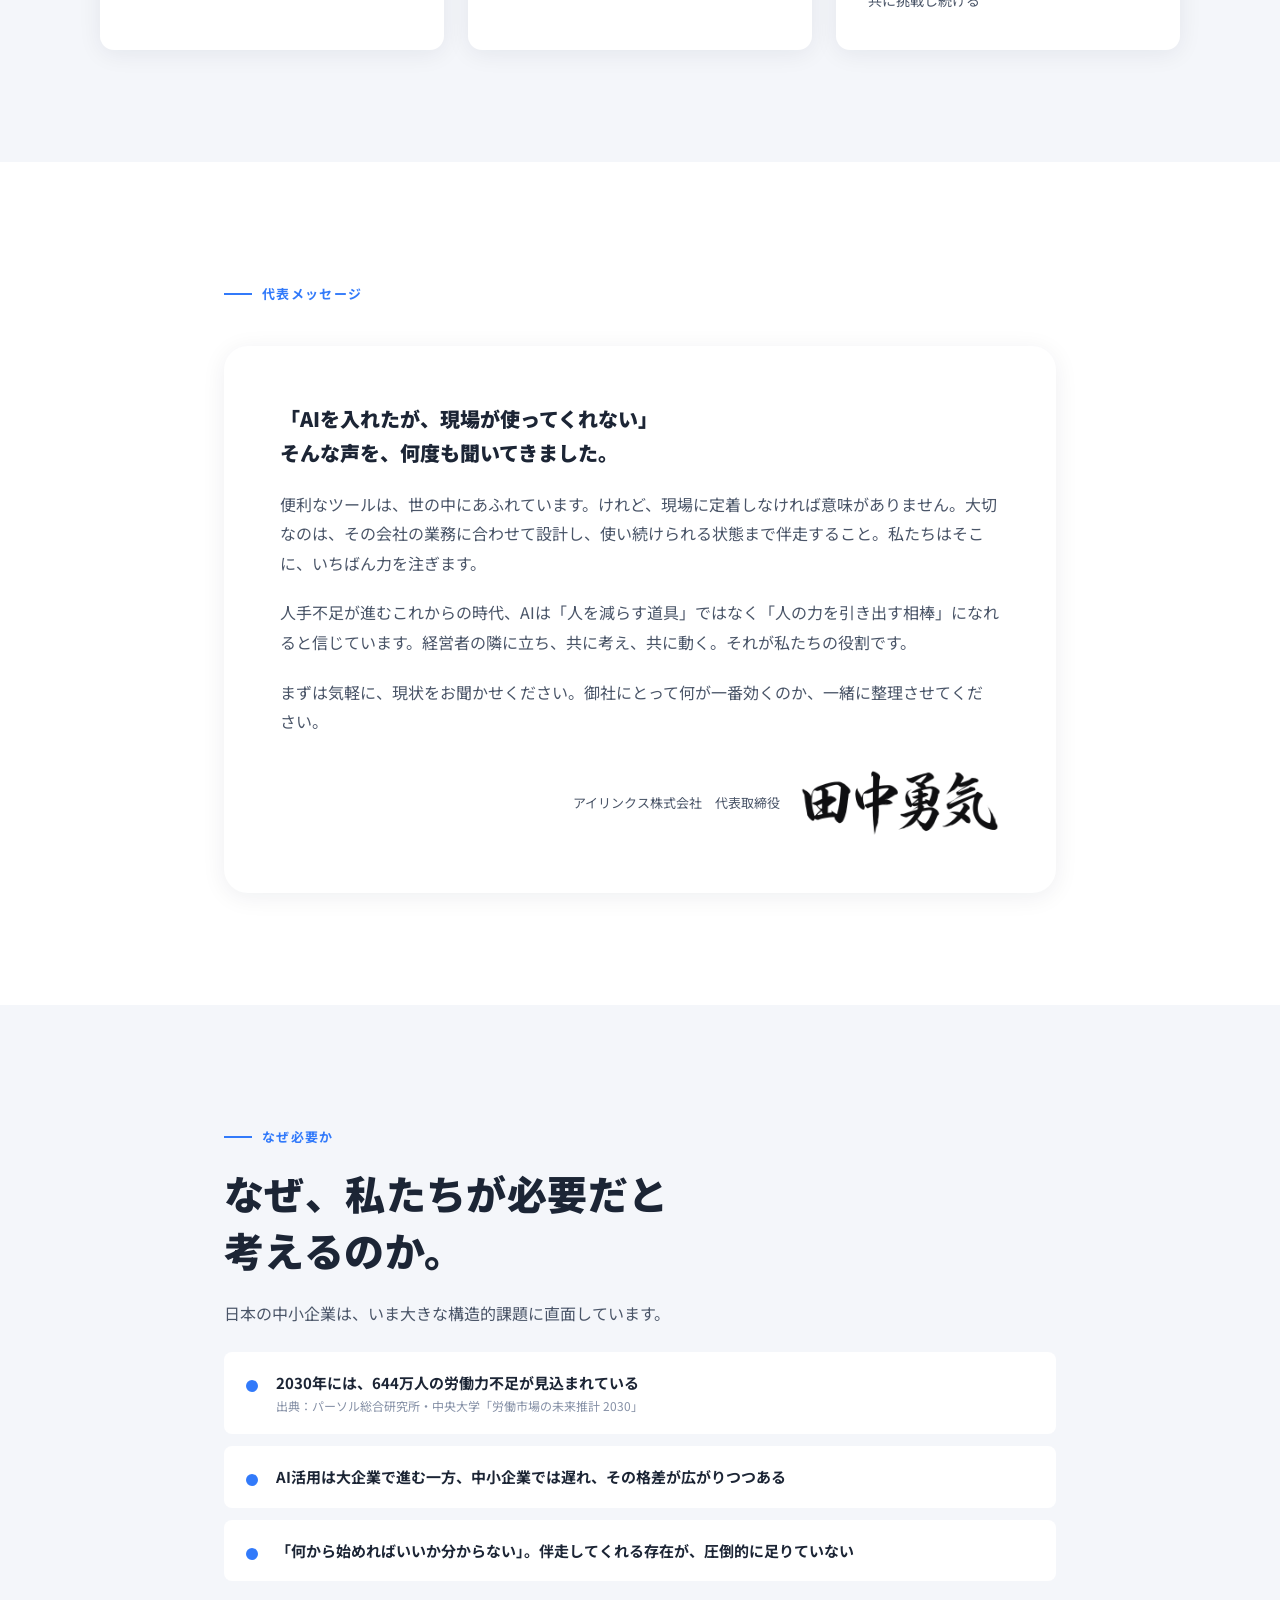
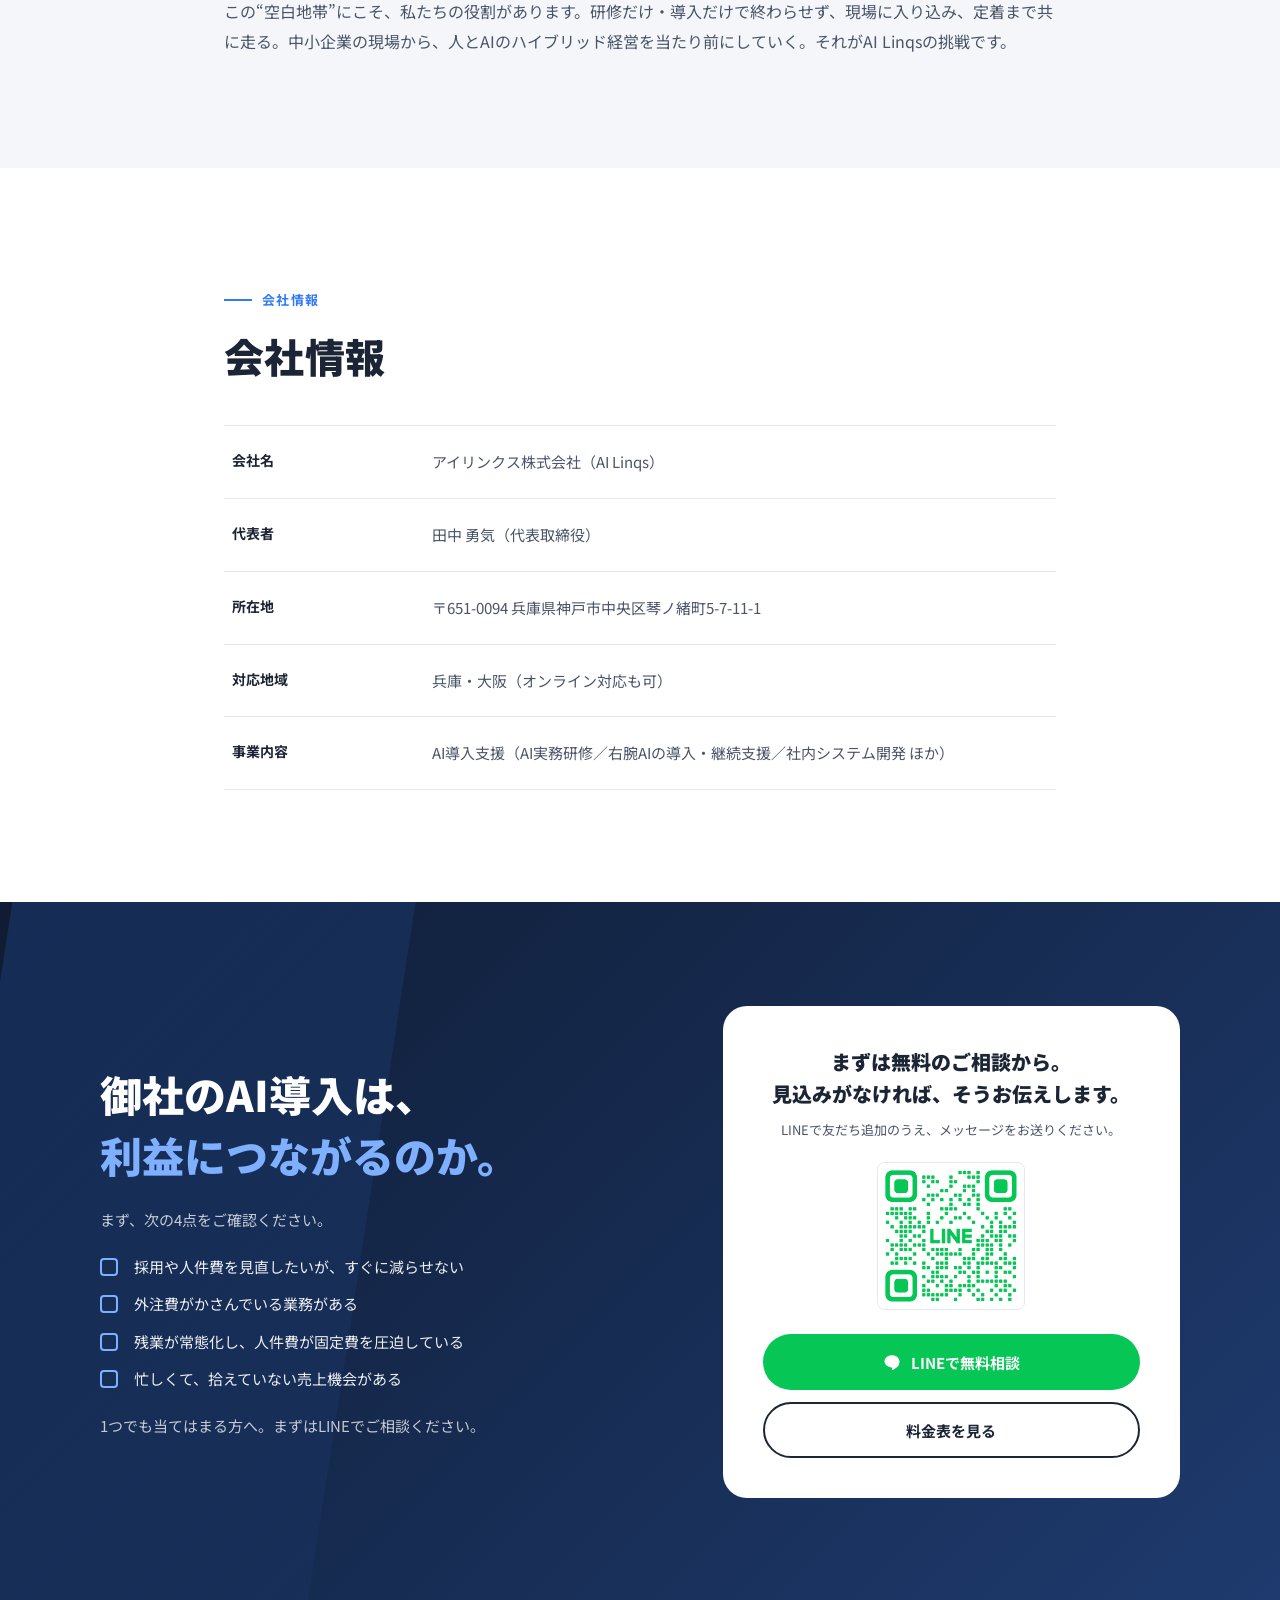
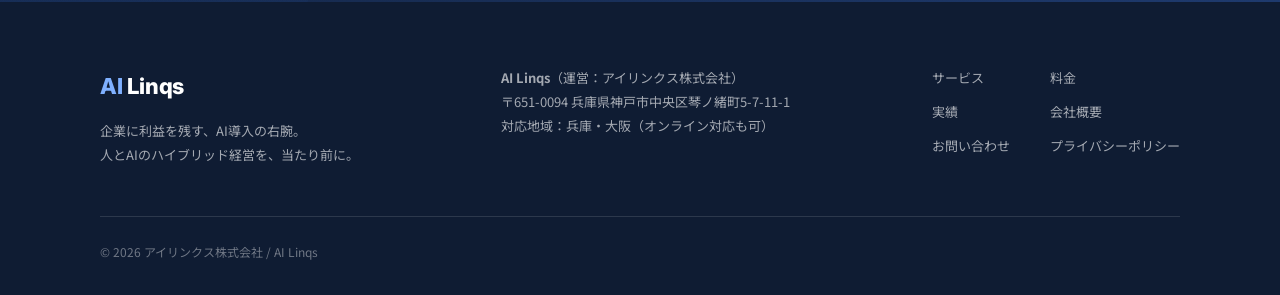
==== commit c20720fb: "v6.1：田中様の修正マップを正として反映（ヒーロー・7業種・研修形式・所在地・税別）、横文字を言い換え Co-Authored-By: Claude Fable 5.2 <noreply@anthr" ====
--- a/about.html
+++ b/about.html
@@ -37,7 +37,6 @@
 <section class="page-band">
   <div class="container">
     <p class="crumb"><a href="index.html">トップ</a> ／ 会社概要</p>
-    <p class="en" aria-hidden="true">Company</p>
     <h1>会社概要</h1>
     <p>私たちは、AIを売る会社ではありません。経営者の隣で、利益が残るところまで“共に”走るAI導入の右腕です。</p>
   </div>
@@ -61,7 +60,7 @@
     <div class="grid-3 mt-56">
       <article class="mvv reveal"><p class="k">MISSION</p><h3>AIを通じて、<br>企業と未来をつなげる</h3><p>テクノロジーを「一部の大企業のもの」で終わらせない。中小企業の現場にこそ、AIの力を届けます。</p></article>
       <article class="mvv reveal"><p class="k">VISION</p><h3>人とAIのハイブリッド経営を、<br>日本の新しいスタンダードに</h3><p>人にしかできない仕事に集中できる経営へ。AIと人が補い合う形を、当たり前にしていきます。</p></article>
-      <article class="mvv reveal"><p class="k">VALUE</p><h3>「共に」が、<br>AI Linqsらしさ</h3><ul><li>経営者の隣で、共に勝ちにいく</li><li>共に考え、共に動き、共に成果を出す</li><li>共に挑戦し続ける</li></ul></article>
+      <article class="mvv reveal"><p class="k">大切にすること</p><h3>「共に」が、<br>AI Linqsらしさ</h3><ul><li>経営者の隣で、共に勝ちにいく</li><li>共に考え、共に動き、共に成果を出す</li><li>共に挑戦し続ける</li></ul></article>
     </div>
   </div>
 </section>
@@ -100,8 +99,8 @@
     <dl class="info mt-40">
       <div><dt>会社名</dt><dd>アイリンクス株式会社（AI Linqs）</dd></div>
       <div><dt>代表者</dt><dd>田中 勇気（代表取締役）</dd></div>
-      <div><dt>所在地</dt><dd>〒651-0094 兵庫県神戸市中央区琴ノ緒町7-11-1</dd></div>
-      <div><dt>対応エリア</dt><dd>兵庫・大阪（オンライン対応も可）</dd></div>
+      <div><dt>所在地</dt><dd>〒651-0094 兵庫県神戸市中央区琴ノ緒町5-7-11-1</dd></div>
+      <div><dt>対応地域</dt><dd>兵庫・大阪（オンライン対応も可）</dd></div>
       <div><dt>事業内容</dt><dd>AI導入支援（AI実務研修／右腕AIの導入・継続支援／社内システム開発 ほか）</dd></div>
     </dl>
   </div>
@@ -133,12 +132,12 @@
     <div class="footer-grid">
       <div>
         <a class="logo" href="index.html" aria-label="AI Linqs トップへ"><b>AI</b> Linqs</a>
-        <p class="footer-desc">PLに好影響を与える、AI導入の右腕。<br>人とAIのハイブリッド経営を、当たり前に。</p>
+        <p class="footer-desc">企業に利益を残す、AI導入の右腕。<br>人とAIのハイブリッド経営を、当たり前に。</p>
       </div>
       <div>
         <p><strong>AI Linqs</strong>（運営：アイリンクス株式会社）</p>
-        <p>〒651-0094 兵庫県神戸市中央区琴ノ緒町7-11-1</p>
-        <p>対応エリア：兵庫・大阪（オンライン対応も可）</p>
+        <p>〒651-0094 兵庫県神戸市中央区琴ノ緒町5-7-11-1</p>
+        <p>対応地域：兵庫・大阪（オンライン対応も可）</p>
       </div>
       <nav class="footer-nav" aria-label="フッターナビゲーション">
         <a href="service.html">サービス</a><a href="price.html">料金</a>
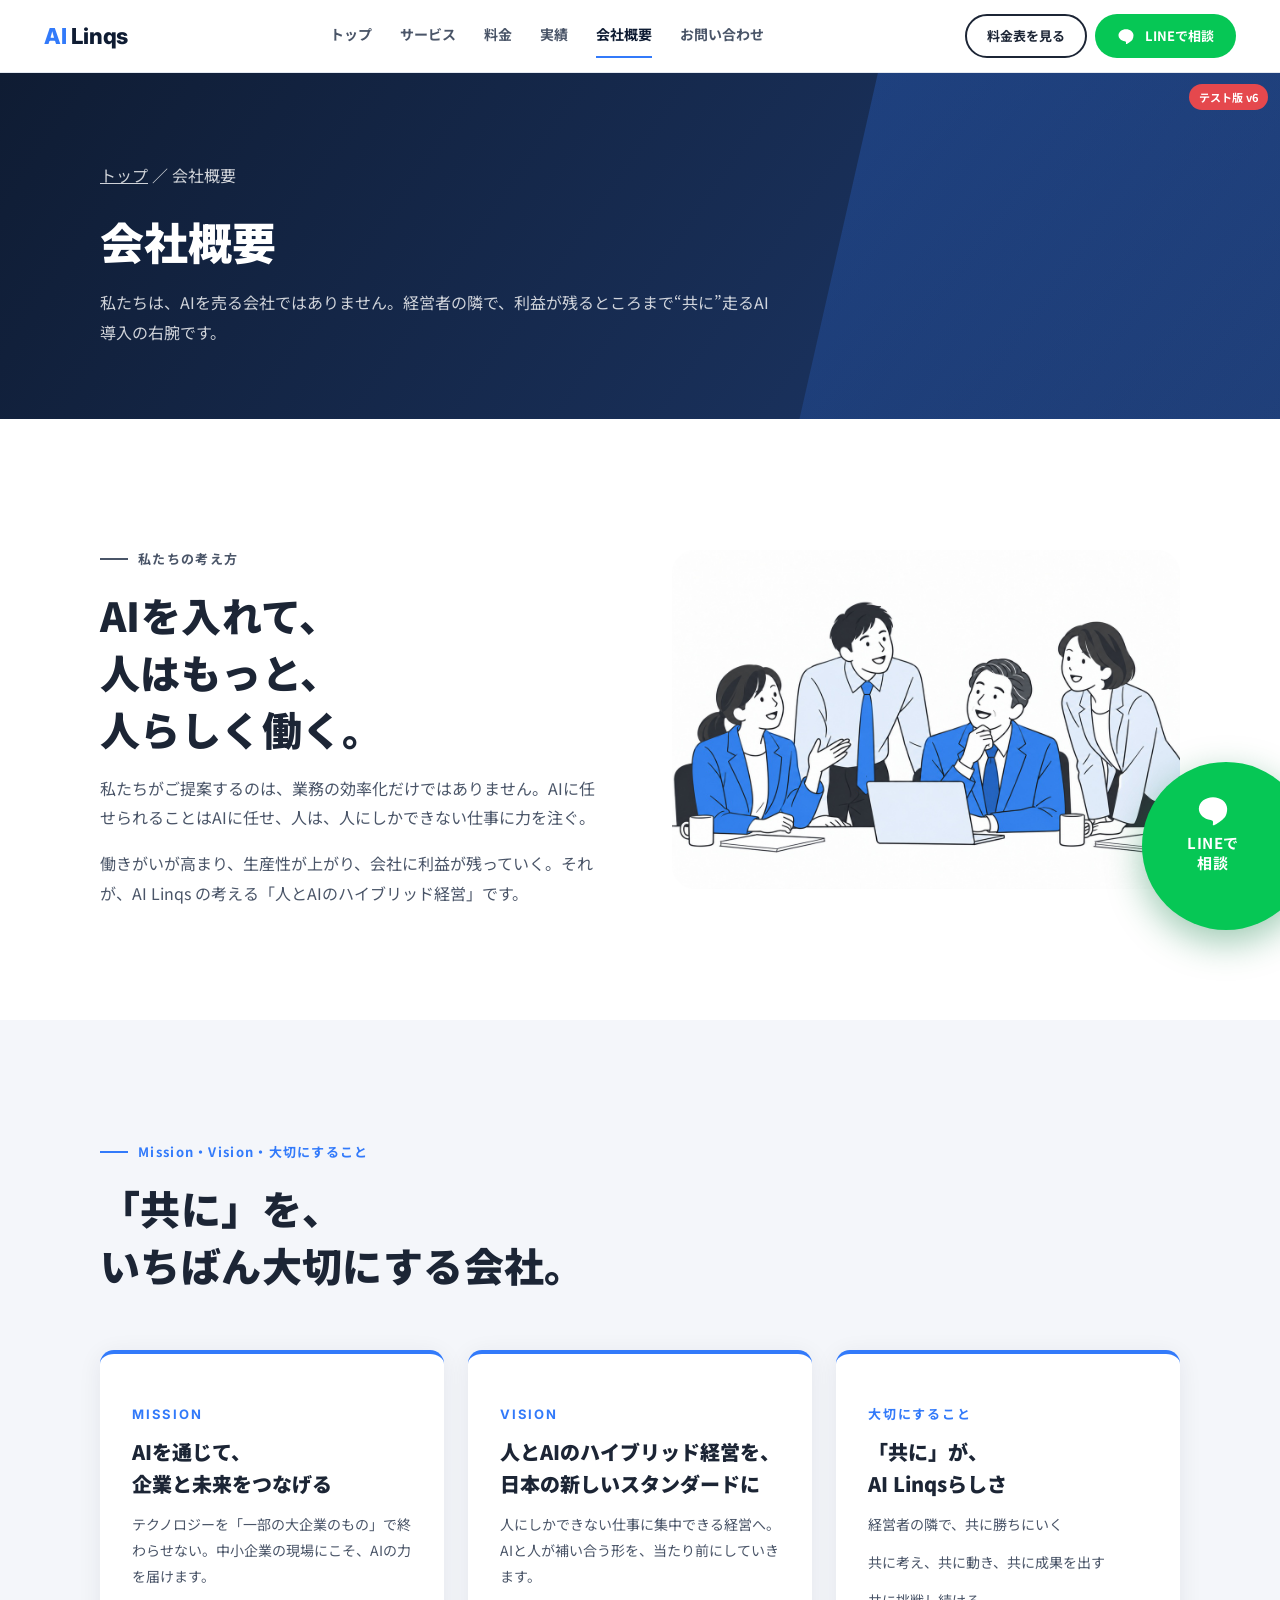
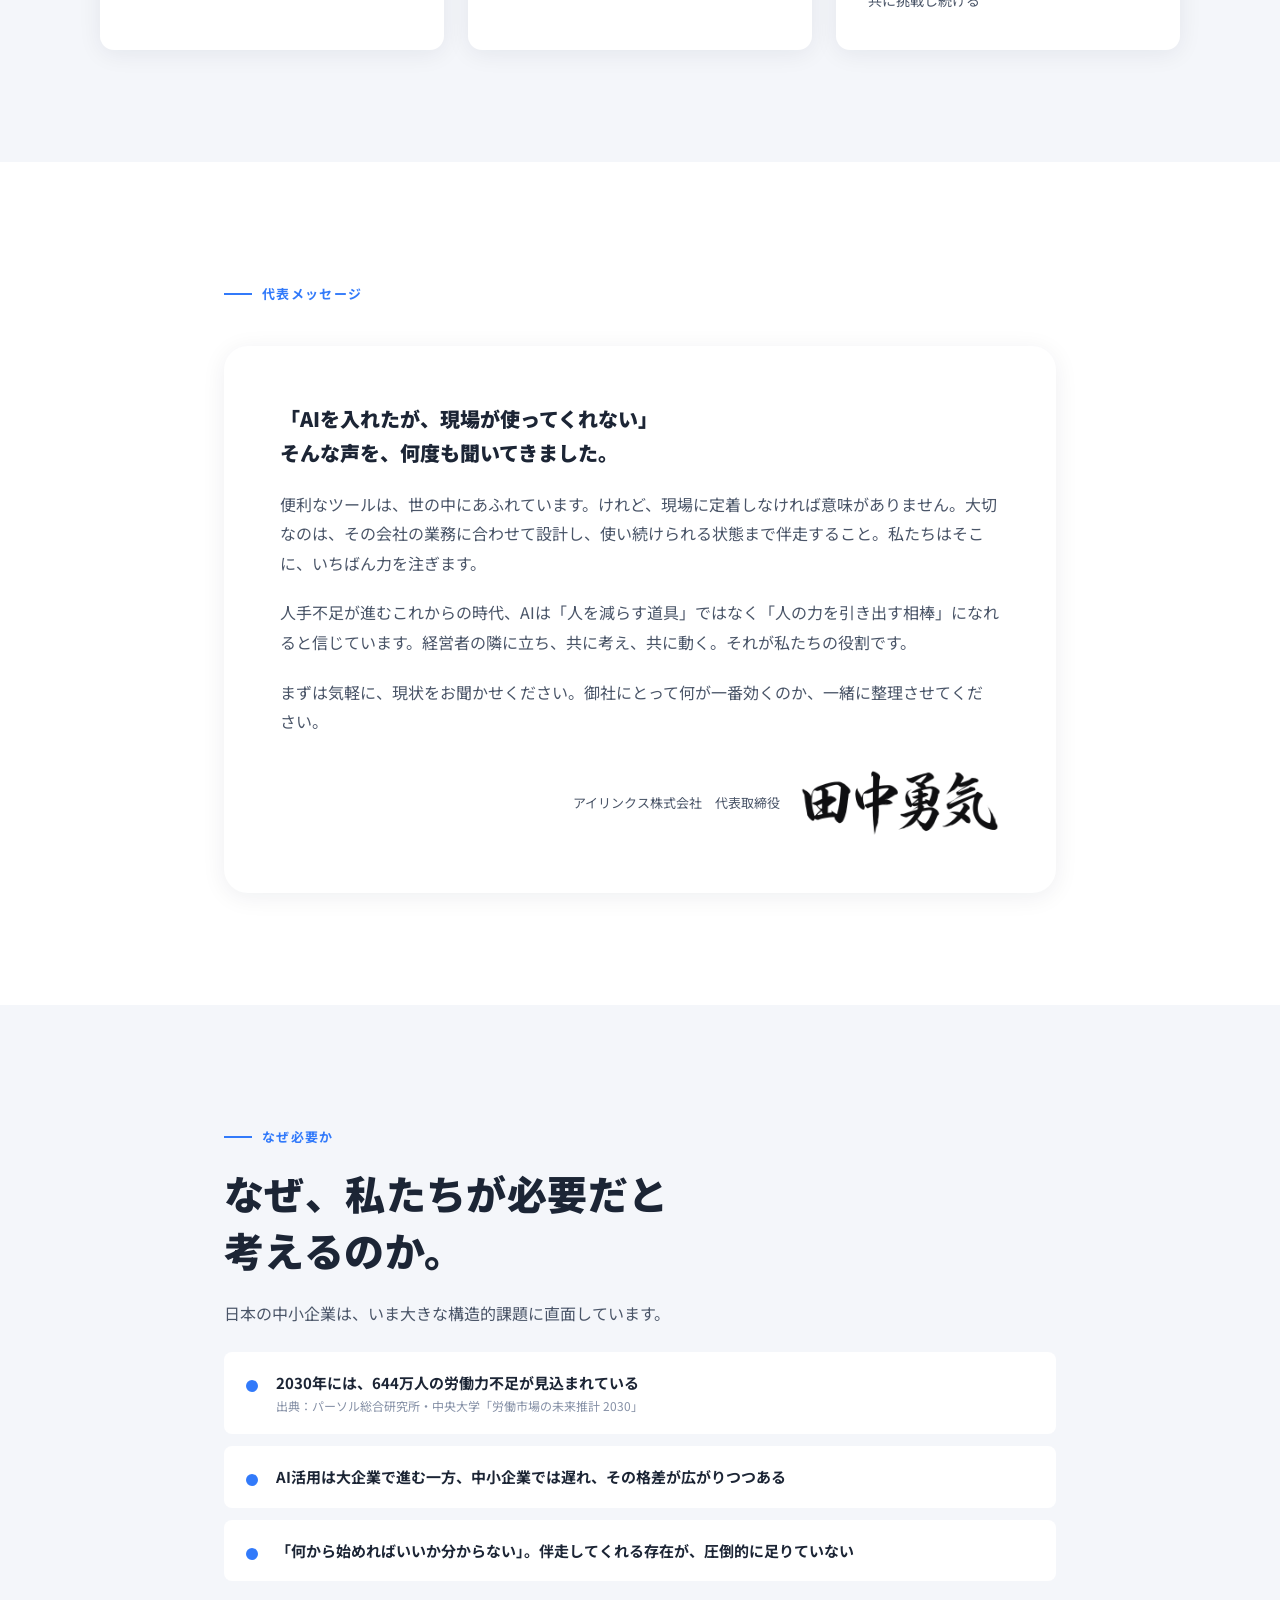
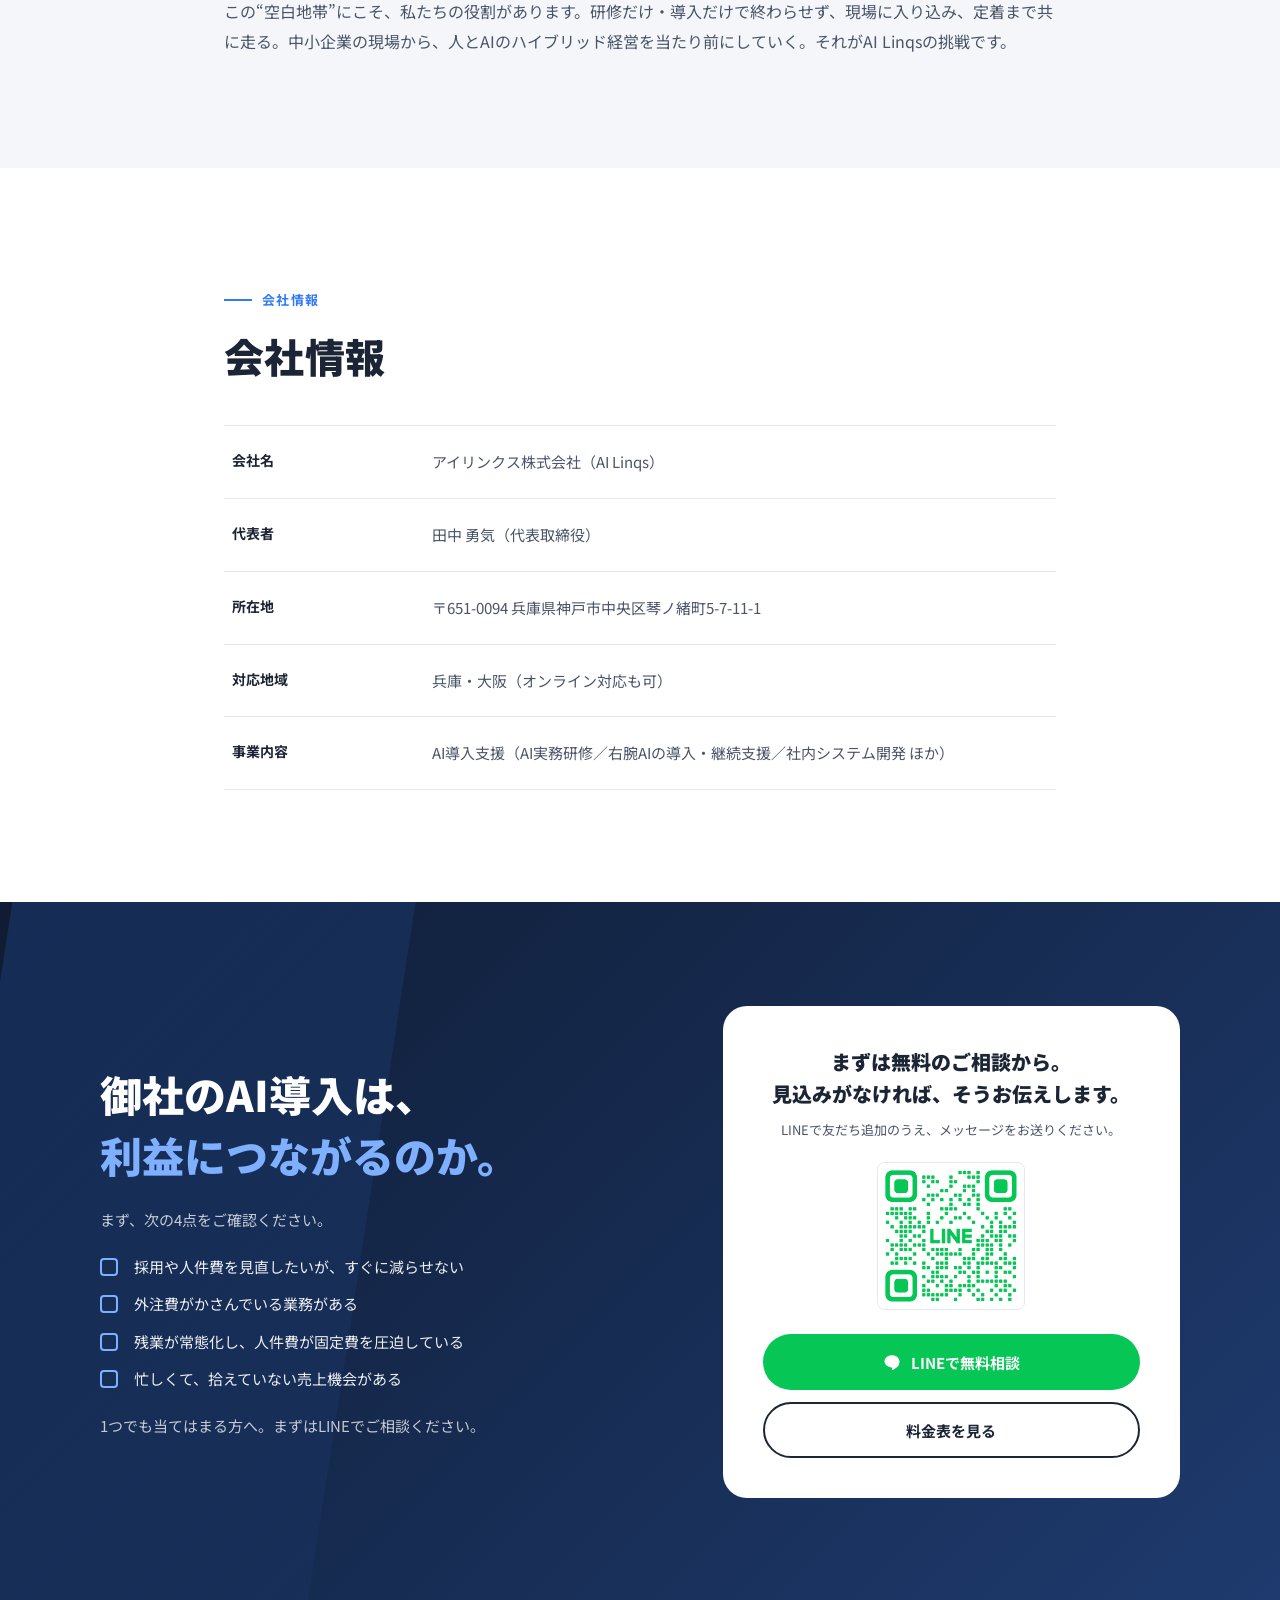
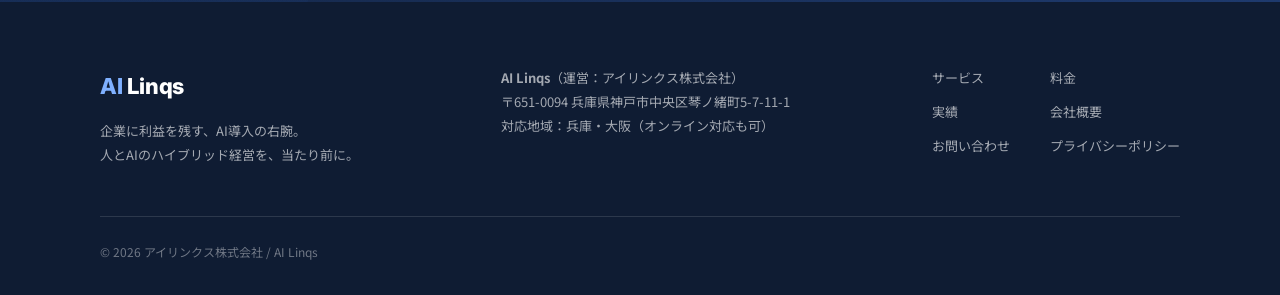
==== commit 52e69f4d: "v6.5：見出しを小さく、ヒーローに動くネットワーク、署名を小さく、CSS/JSに版番号 Co-Authored-By: Claude Fable 5.2 <noreply@anthropic.com" ====
--- a/about.html
+++ b/about.html
@@ -13,8 +13,8 @@
 <link rel="preconnect" href="https://fonts.googleapis.com">
 <link rel="preconnect" href="https://fonts.gstatic.com" crossorigin>
 <link href="https://fonts.googleapis.com/css2?family=Inter:wght@700;800&amp;family=Noto+Sans+JP:wght@400;500;700;900&amp;display=swap" rel="stylesheet">
-<link rel="stylesheet" href="css/style.css">
-<script src="js/main.js" defer></script>
+<link rel="stylesheet" href="css/style.css?v=65">
+<script src="js/main.js?v=65" defer></script>
 </head>
 <body>
 <a class="skip" href="#main">本文へスキップ</a>
--- a/css/style.css
+++ b/css/style.css
@@ -419,3 +419,11 @@
 @media (min-width:901px){.sticky-cta{display:none !important}}
 
 .contact-card .sec-label{color:var(--blue);margin-top:0}
+
+/* ---------- 右下に固定の丸い LINE ボタン（画面の角から少しはみ出す。スマホ下部の帯の代わり） ---------- */
+.line-fab{position:fixed;right:-30px;bottom:-30px;z-index:95;width:168px;height:168px;border-radius:50%;display:flex;flex-direction:column;align-items:center;justify-content:center;gap:6px;padding:0 26px 26px 0;background:var(--green);color:#fff;font-weight:700;font-size:15px;line-height:1.35;text-align:center;letter-spacing:.04em;box-shadow:0 12px 36px rgba(6,120,60,.4);transition:background .2s,transform .25s}
+.line-fab svg{width:34px;height:34px}
+.line-fab:hover{background:var(--green-dark);transform:translate(-8px,-8px) scale(1.04)}
+.sticky-cta{display:none !important}
+@media (max-width:600px){.line-fab{right:-24px;bottom:-24px;width:128px;height:128px;padding:0 20px 20px 0;font-size:13px;gap:3px}.line-fab svg{width:26px;height:26px}.footer{padding-bottom:110px}}
+@media print{.line-fab{display:none}}
